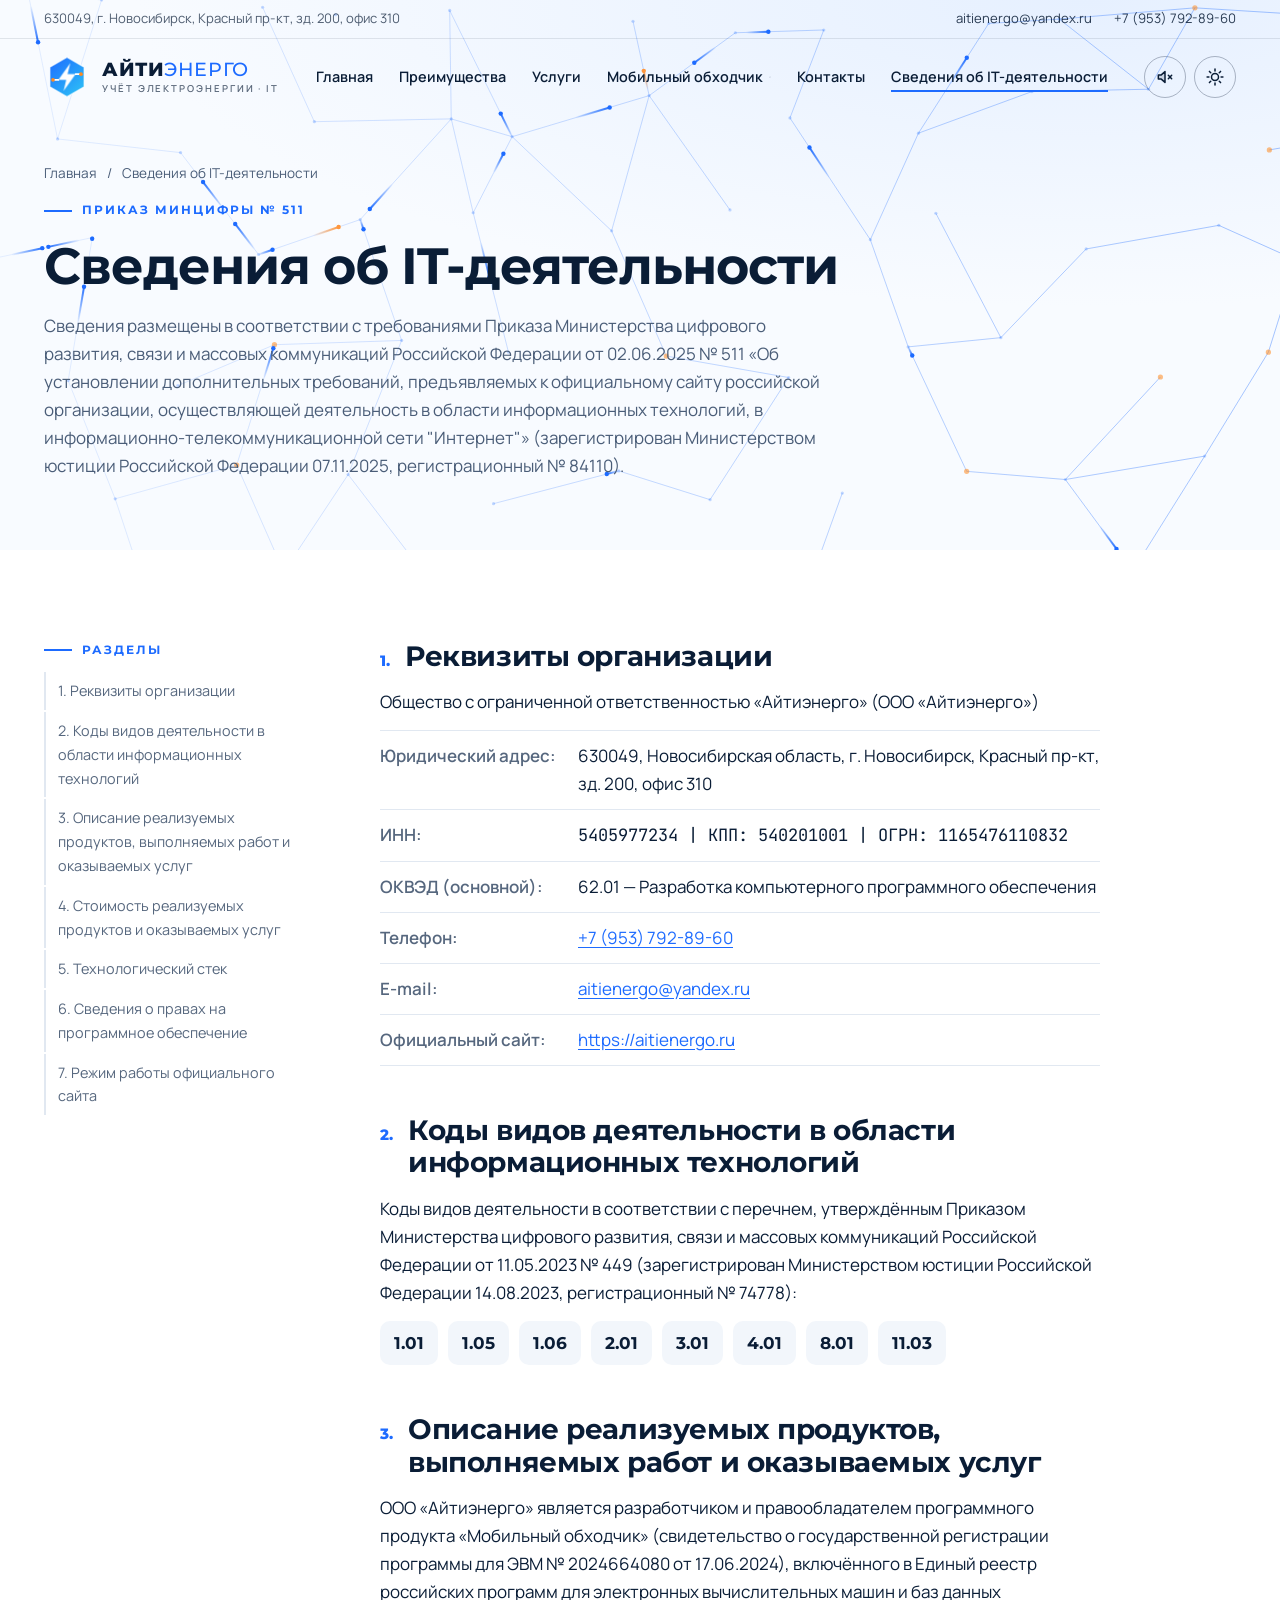
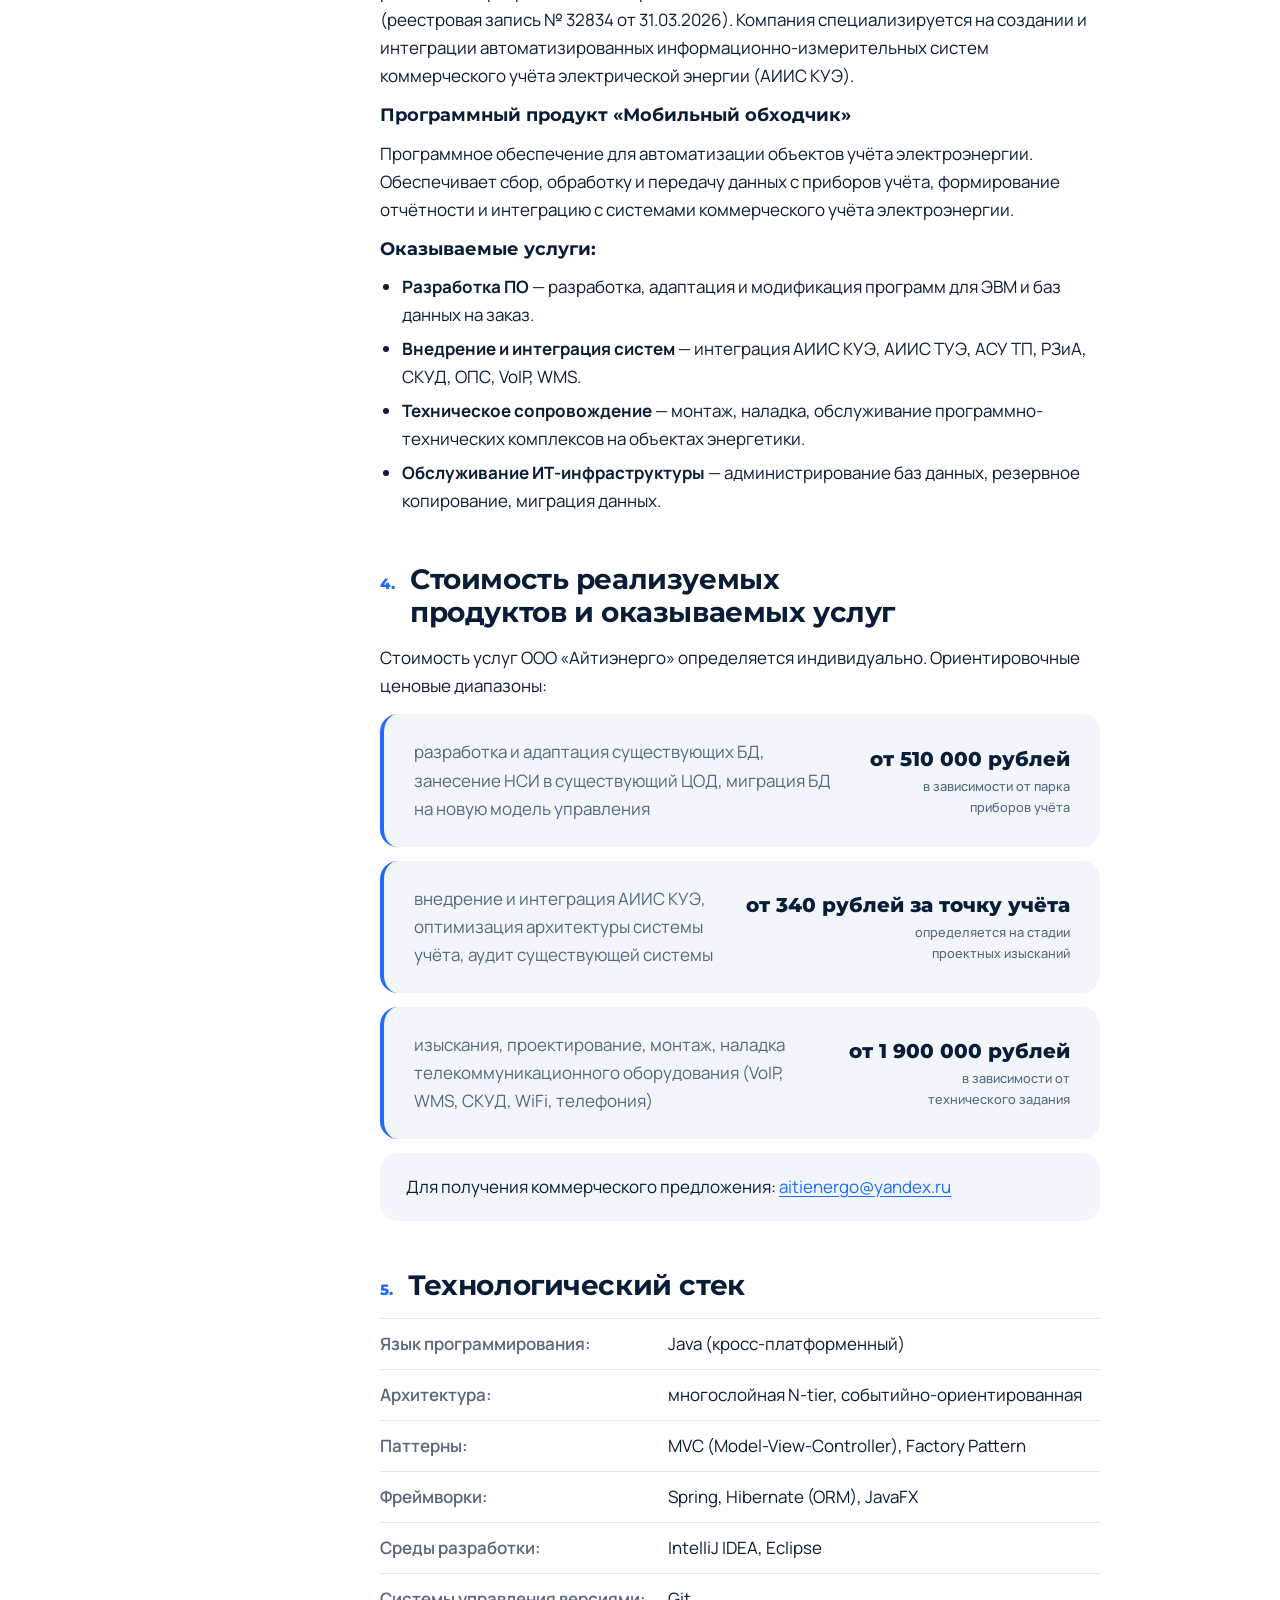
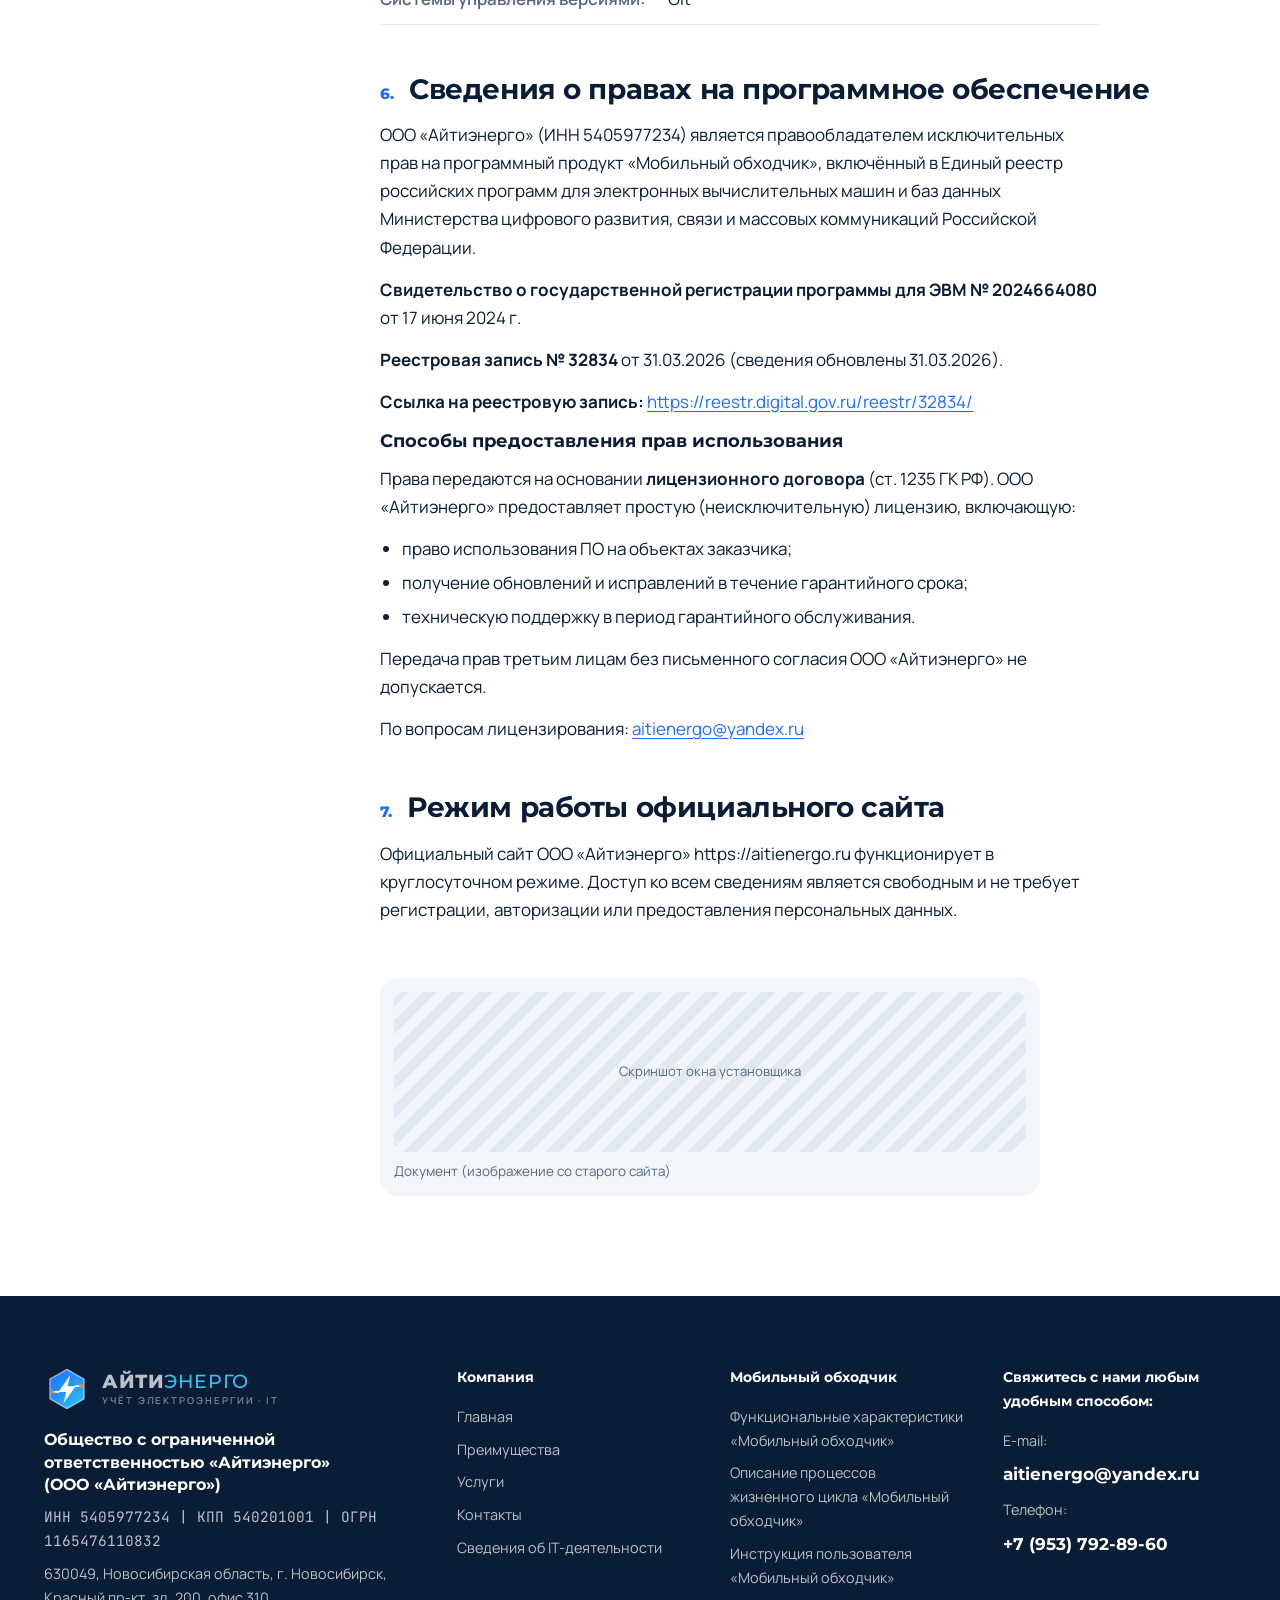
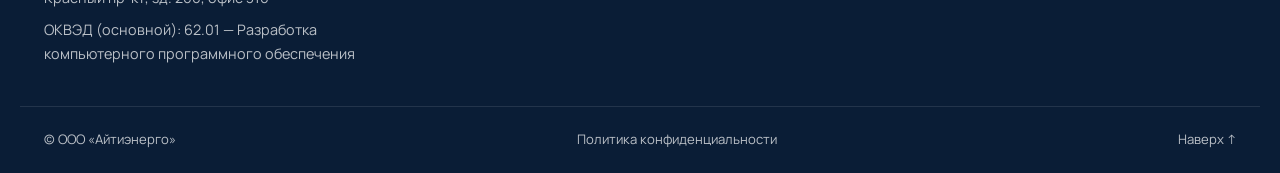
==== 511.html @ 67702769 "Новый сайт Айтиэнерго Co-Authored-By: Claude Opus 5.5 (1M context) <noreply@anthropic.com> Claude-Se" ====
<!doctype html>
<html lang="ru">
<head>
<meta charset="utf-8">
<meta name="viewport" content="width=device-width, initial-scale=1, viewport-fit=cover">
<script>try{var t=localStorage.getItem('ai-theme');if(t)document.documentElement.setAttribute('data-theme',t)}catch(e){}</script>
<link rel="icon" href="assets/emblem.svg" type="image/svg+xml">
<title>Сведения об IT-деятельности — Айтиэнерго</title>
<meta name="description" content="Сведения об ИТ-деятельности ООО «Айтиэнерго» в соответствии с Приказом Минцифры № 511.">
<meta property="og:title" content="Сведения об IT-деятельности — Айтиэнерго">
<link rel="stylesheet" href="assets/fonts/fonts.css">
<link rel="stylesheet" href="assets/style.css">
</head>
<body>
<header class="site-header">
  <div class="topbar"><div class="wrap">
    <span class="tb-addr">630049, г. Новосибирск, Красный пр-кт, зд. 200, офис 310</span>
    <span class="tb-links"><a href="mailto:aitienergo@yandex.ru">aitienergo@yandex.ru</a><a href="tel:+79537928960">+7 (953) 792-89-60</a></span>
  </div></div>
  <div class="wrap bar">
    <a class="logo" href="index.html" data-page="home" aria-label="Айтиэнерго, на главную">
      <svg class="logo-mark" viewBox="0 0 48 48" aria-hidden="true">
  <defs><linearGradient id="g15" x1="6" y1="4" x2="42" y2="44" gradientUnits="userSpaceOnUse"><stop offset="0" stop-color="#1d6bff"/><stop offset="1" stop-color="#2ec5f5"/></linearGradient></defs>
  <path d="M24 3.5 41.8 13.75v20.5L24 44.5 6.2 34.25v-20.5Z" fill="url(#g15)"/>
  <path class="hex" d="M24 3.5 41.8 13.75v20.5L24 44.5 6.2 34.25v-20.5Z" fill="none" stroke="#ffffff" stroke-opacity=".55" stroke-width="1.4" stroke-linejoin="round" pathLength="140"/>
  <path d="M33 21h4.2M15 27h-4.2" stroke="#ffffff" stroke-width="1.8" stroke-linecap="round"/>
  <circle class="node" cx="38.6" cy="21" r="1.9" fill="#ff8a1f"/>
  <circle class="node n2" cx="9.4" cy="27" r="1.9" fill="#ff8a1f"/>
  <path class="bolt" d="M27.5 9.5 15 27h8.2l-2.7 11.5L33 21h-8.4l2.9-11.5Z" fill="#ffffff"/>
</svg><span class="logo-word"><b>АЙТИ<span>ЭНЕРГО</span></b><small>учёт электроэнергии · IT</small></span>
    </a>
    <div class="controls">
      <button class="ctl ctl-sound" type="button" aria-pressed="false" aria-label="Включить звук" title="Звук"><svg viewBox="0 0 24 24" fill="none" stroke="currentColor" stroke-width="1.8" stroke-linecap="round" stroke-linejoin="round"><path d="M4 9.5h3.5L12 5.5v13l-4.5-4H4z" fill="currentColor" fill-opacity=".15"/><path class="wave" d="M15.5 9.2a4 4 0 0 1 0 5.6"/><path class="wave w2" d="M18.3 6.6a7.6 7.6 0 0 1 0 10.8"/><path class="x" d="m16 10 4 4m0-4-4 4"/></svg></button>
      <button class="ctl ctl-theme" type="button" aria-label="Переключить тему" title="Светлая / тёмная тема"><svg class="sun" viewBox="0 0 24 24" fill="none" stroke="currentColor" stroke-width="1.8" stroke-linecap="round"><circle cx="12" cy="12" r="4.2"/><path d="M12 2.5v2.2M12 19.3v2.2M2.5 12h2.2M19.3 12h2.2M5.3 5.3l1.6 1.6M17.1 17.1l1.6 1.6M5.3 18.7l1.6-1.6M17.1 6.9l1.6-1.6"/></svg><svg class="moon" viewBox="0 0 24 24" fill="none" stroke="currentColor" stroke-width="1.8" stroke-linejoin="round"><path d="M20 14.5A8.5 8.5 0 0 1 9.5 4a8.5 8.5 0 1 0 10.5 10.5Z"/></svg></button>
    </div>
    <button class="burger" type="button" aria-label="Меню" aria-expanded="false"><svg viewBox="0 0 24 24" fill="none" stroke="currentColor" stroke-width="2"><path d="M4 7h16M4 12h16M4 17h16"/></svg></button>
    <nav class="nav" aria-label="Основное меню"><a href="index.html" data-page="home">Главная</a><a href="advantages.html" data-page="advantages">Преимущества</a><a href="services.html" data-page="services">Услуги</a><div class="has-sub"><button type="button" aria-expanded="false">Мобильный обходчик<svg viewBox="0 0 12 12" fill="none" stroke="currentColor" stroke-width="1.8"><path d="m2.5 4.5 3.5 3.5 3.5-3.5"/></svg></button><div class="sub"><a href="mobile-functions.html" data-page="functions">Функциональные характеристики «Мобильный обходчик»</a><a href="mobile-lifecycle.html" data-page="lifecycle">Описание процессов жизненного цикла «Мобильный обходчик»</a><a href="mobile-manual.html" data-page="manual">Инструкция пользователя «Мобильный обходчик»</a></div></div><a href="contacts.html" data-page="contacts">Контакты</a><a href="511.html" data-page="itinfo" aria-current="page">Сведения об IT-деятельности</a></nav>
  </div>
</header>
<header class="page-head"><canvas class="grid-canvas" aria-hidden="true"></canvas><div class="wrap page-head-inner"><nav class="crumbs anim-in" style="--d:0" aria-label="Навигационная цепочка"><a href="index.html">Главная</a><span>/</span><span>Сведения об IT-деятельности</span></nav><span class="eyebrow light anim-in" style="--d:1">Приказ Минцифры № 511</span><h1 class="anim-in" style="--d:2">Сведения об IT-деятельности</h1><p class="anim-in" style="--d:3">Сведения размещены в соответствии с требованиями Приказа Министерства цифрового развития, связи и массовых коммуникаций Российской Федерации от 02.06.2025 № 511 «Об установлении дополнительных требований, предъявляемых к официальному сайту российской организации, осуществляющей деятельность в области информационных технологий, в информационно-телекоммуникационной сети "Интернет"» (зарегистрирован Министерством юстиции Российской Федерации 07.11.2025, регистрационный № 84110).</p></div></header><main class="wrap">
<div class="doc-layout"><aside class="toc"><span class="eyebrow">Разделы</span><a href="#itinfo-1">1. Реквизиты организации</a><a href="#itinfo-2">2. Коды видов деятельности в области информационных технологий</a><a href="#itinfo-3">3. Описание реализуемых продуктов, выполняемых работ и оказываемых услуг</a><a href="#itinfo-4">4. Стоимость реализуемых продуктов и оказываемых услуг</a><a href="#itinfo-5">5. Технологический стек</a><a href="#itinfo-6">6. Сведения о правах на программное обеспечение</a><a href="#itinfo-7">7. Режим работы официального сайта</a></aside><div class="doc-body"><section id="itinfo-1"><h2><span class="n">1.</span>Реквизиты организации</h2><div class="prose"><p>Общество с ограниченной ответственностью «Айтиэнерго» (ООО «Айтиэнерго»)</p>
<dl class="spec"><dt>Юридический адрес:</dt><dd>630049, Новосибирская область, г. Новосибирск, Красный пр-кт, зд. 200, офис 310</dd>
<dt>ИНН:</dt><dd class="mono">5405977234 | КПП: 540201001 | ОГРН: 1165476110832</dd>
<dt>ОКВЭД (основной):</dt><dd>62.01 — Разработка компьютерного программного обеспечения</dd>
<dt>Телефон:</dt><dd><a href="tel:+79537928960">+7 (953) 792-89-60</a></dd>
<dt>E-mail:</dt><dd><a href="mailto:aitienergo@yandex.ru">aitienergo@yandex.ru</a></dd>
<dt>Официальный сайт:</dt><dd><a href="https://aitienergo.ru">https://aitienergo.ru</a></dd></dl></div></section><section id="itinfo-2"><h2><span class="n">2.</span>Коды видов деятельности в области информационных технологий</h2><div class="prose"><p>Коды видов деятельности в соответствии с перечнем, утверждённым Приказом Министерства цифрового развития, связи и массовых коммуникаций Российской Федерации от 11.05.2023 № 449 (зарегистрирован Министерством юстиции Российской Федерации 14.08.2023, регистрационный № 74778):</p>
<div class="codes"><span>1.01</span><span>1.05</span><span>1.06</span><span>2.01</span><span>3.01</span><span>4.01</span><span>8.01</span><span>11.03</span></div></div></section><section id="itinfo-3"><h2><span class="n">3.</span>Описание реализуемых продуктов, выполняемых работ и оказываемых услуг</h2><div class="prose"><p>ООО «Айтиэнерго» является разработчиком и правообладателем программного продукта «Мобильный обходчик» (свидетельство о государственной регистрации программы для ЭВМ № 2024664080 от 17.06.2024), включённого в Единый реестр российских программ для электронных вычислительных машин и баз данных (реестровая запись № 32834 от 31.03.2026). Компания специализируется на создании и интеграции автоматизированных информационно-измерительных систем коммерческого учёта электрической энергии (АИИС КУЭ).</p>
<h3>Программный продукт «Мобильный обходчик»</h3>
<p>Программное обеспечение для автоматизации объектов учёта электроэнергии. Обеспечивает сбор, обработку и передачу данных с приборов учёта, формирование отчётности и интеграцию с системами коммерческого учёта электроэнергии.</p>
<h3>Оказываемые услуги:</h3>
<ul><li><strong>Разработка ПО</strong> — разработка, адаптация и модификация программ для ЭВМ и баз данных на заказ.</li>
<li><strong>Внедрение и интеграция систем</strong> — интеграция АИИС КУЭ, АИИС ТУЭ, АСУ ТП, РЗиА, СКУД, ОПС, VoIP, WMS.</li>
<li><strong>Техническое сопровождение</strong> — монтаж, наладка, обслуживание программно-технических комплексов на объектах энергетики.</li>
<li><strong>Обслуживание ИТ-инфраструктуры</strong> — администрирование баз данных, резервное копирование, миграция данных.</li></ul></div></section><section id="itinfo-4"><h2><span class="n">4.</span>Стоимость реализуемых продуктов и оказываемых услуг</h2><div class="prose"><p>Стоимость услуг ООО «Айтиэнерго» определяется индивидуально. Ориентировочные ценовые диапазоны:</p><div class="prices">
  <div class="price"><p>разработка и адаптация существующих БД, занесение НСИ в существующий ЦОД, миграция БД на новую модель управления</p><div class="sum">от 510 000 рублей<small>в зависимости от парка приборов учёта</small></div></div>
  <div class="price"><p>внедрение и интеграция АИИС КУЭ, оптимизация архитектуры системы учёта, аудит существующей системы</p><div class="sum">от 340 рублей за точку учёта<small>определяется на стадии проектных изысканий</small></div></div>
  <div class="price"><p>изыскания, проектирование, монтаж, наладка телекоммуникационного оборудования (VoIP, WMS, СКУД, WiFi, телефония)</p><div class="sum">от 1 900 000 рублей<small>в зависимости от технического задания</small></div></div>
</div>
<p class="note">Для получения коммерческого предложения: <a href="mailto:aitienergo@yandex.ru">aitienergo@yandex.ru</a></p></div></section><section id="itinfo-5"><h2><span class="n">5.</span>Технологический стек</h2><div class="prose"><dl class="spec"><dt>Язык программирования:</dt><dd>Java (кросс-платформенный)</dd><dt>Архитектура:</dt><dd>многослойная N-tier, событийно-ориентированная</dd><dt>Паттерны:</dt><dd>MVC (Model-View-Controller), Factory Pattern</dd><dt>Фреймворки:</dt><dd>Spring, Hibernate (ORM), JavaFX</dd><dt>Среды разработки:</dt><dd>IntelliJ IDEA, Eclipse</dd><dt>Системы управления версиями:</dt><dd>Git</dd></dl></div></section><section id="itinfo-6"><h2><span class="n">6.</span>Сведения о правах на программное обеспечение</h2><div class="prose"><p>ООО «Айтиэнерго» (ИНН 5405977234) является правообладателем исключительных прав на программный продукт «Мобильный обходчик», включённый в Единый реестр российских программ для электронных вычислительных машин и баз данных Министерства цифрового развития, связи и массовых коммуникаций Российской Федерации.</p>
<p><strong>Свидетельство о государственной регистрации программы для ЭВМ № 2024664080</strong> от 17 июня 2024 г.</p>
<p><strong>Реестровая запись № 32834</strong> от 31.03.2026 (сведения обновлены 31.03.2026).</p>
<p><strong>Ссылка на реестровую запись:</strong> <a href="https://reestr.digital.gov.ru/reestr/32834/">https://reestr.digital.gov.ru/reestr/32834/</a></p>
<h3>Способы предоставления прав использования</h3>
<p>Права передаются на основании <strong>лицензионного договора</strong> (ст. 1235 ГК РФ). ООО «Айтиэнерго» предоставляет простую (неисключительную) лицензию, включающую:</p>
<ul><li>право использования ПО на объектах заказчика;</li><li>получение обновлений и исправлений в течение гарантийного срока;</li><li>техническую поддержку в период гарантийного обслуживания.</li></ul>
<p>Передача прав третьим лицам без письменного согласия ООО «Айтиэнерго» не допускается.</p>
<p>По вопросам лицензирования: <a href="mailto:aitienergo@yandex.ru">aitienergo@yandex.ru</a></p></div></section><section id="itinfo-7"><h2><span class="n">7.</span>Режим работы официального сайта</h2><div class="prose"><p>Официальный сайт ООО «Айтиэнерго» https://aitienergo.ru функционирует в круглосуточном режиме. Доступ ко всем сведениям является свободным и не требует регистрации, авторизации или предоставления персональных данных.</p></div></section><section><figure class="shot"><img src="assets/img/it-info-document.jpg" alt="Документ" loading="lazy"><figcaption>Документ (изображение со старого сайта)</figcaption></figure></section></div></div>
</main>
<footer class="site-footer">
  <div class="wrap footer-grid">
    <div class="col col-company">
      <a class="logo logo-footer" href="index.html"><svg class="logo-mark" viewBox="0 0 48 48" aria-hidden="true">
  <defs><linearGradient id="g16" x1="6" y1="4" x2="42" y2="44" gradientUnits="userSpaceOnUse"><stop offset="0" stop-color="#1d6bff"/><stop offset="1" stop-color="#2ec5f5"/></linearGradient></defs>
  <path d="M24 3.5 41.8 13.75v20.5L24 44.5 6.2 34.25v-20.5Z" fill="url(#g16)"/>
  <path class="hex" d="M24 3.5 41.8 13.75v20.5L24 44.5 6.2 34.25v-20.5Z" fill="none" stroke="#ffffff" stroke-opacity=".55" stroke-width="1.4" stroke-linejoin="round" pathLength="140"/>
  <path d="M33 21h4.2M15 27h-4.2" stroke="#ffffff" stroke-width="1.8" stroke-linecap="round"/>
  <circle class="node" cx="38.6" cy="21" r="1.9" fill="#ff8a1f"/>
  <circle class="node n2" cx="9.4" cy="27" r="1.9" fill="#ff8a1f"/>
  <path class="bolt" d="M27.5 9.5 15 27h8.2l-2.7 11.5L33 21h-8.4l2.9-11.5Z" fill="#ffffff"/>
</svg><span class="logo-word"><b>АЙТИ<span>ЭНЕРГО</span></b><small>учёт электроэнергии · IT</small></span></a>
      <strong>Общество с ограниченной ответственностью «Айтиэнерго»<br>(ООО «Айтиэнерго»)</strong>
      <span class="mono">ИНН 5405977234 | КПП 540201001 | ОГРН 1165476110832</span>
      <span>630049, Новосибирская область, г. Новосибирск, Красный пр-кт, зд. 200, офис 310</span>
      <span>ОКВЭД (основной): 62.01 — Разработка компьютерного программного обеспечения</span>
    </div>
    <div class="col"><span class="col-title">Компания</span><a href="index.html">Главная</a><a href="advantages.html">Преимущества</a><a href="services.html">Услуги</a><a href="contacts.html">Контакты</a><a href="511.html">Сведения об IT-деятельности</a></div>
    <div class="col"><span class="col-title">Мобильный обходчик</span><a href="mobile-functions.html">Функциональные характеристики «Мобильный обходчик»</a><a href="mobile-lifecycle.html">Описание процессов жизненного цикла «Мобильный обходчик»</a><a href="mobile-manual.html">Инструкция пользователя «Мобильный обходчик»</a></div>
    <div class="col"><span class="col-title">Свяжитесь с нами любым удобным способом:</span>
      <span>E-mail:</span><a class="big" href="mailto:aitienergo@yandex.ru">aitienergo@yandex.ru</a>
      <span>Телефон:</span><a class="big" href="tel:+79537928960">+7 (953) 792-89-60</a>
    </div>
  </div>
  <div class="wrap footer-bottom"><span>© ООО «Айтиэнерго»</span><a href="privacy.html" class="fb-link">Политика конфиденциальности</a><a href="#top" class="to-top">Наверх ↑</a></div>
</footer>
<script src="assets/main.js"></script>
</body>
</html>
---- assets/fonts/fonts.css ----
@font-face {
  font-family: 'JetBrains Mono';
  font-style: normal;
  font-weight: 400;
  font-display: swap;
  src: url(JetBrainsMono-b1b0412a.woff2) format('woff2');
  unicode-range: U+0301, U+0400-045F, U+0490-0491, U+04B0-04B1, U+2116;
}
@font-face {
  font-family: 'JetBrains Mono';
  font-style: normal;
  font-weight: 400;
  font-display: swap;
  src: url(JetBrainsMono-480c0625.woff2) format('woff2');
  unicode-range: U+0000-00FF, U+0131, U+0152-0153, U+02BB-02BC, U+02C6, U+02DA, U+02DC, U+0304, U+0308, U+0329, U+2000-206F, U+20AC, U+2122, U+2191, U+2193, U+2212, U+2215, U+FEFF, U+FFFD;
}
@font-face {
  font-family: 'JetBrains Mono';
  font-style: normal;
  font-weight: 500;
  font-display: swap;
  src: url(JetBrainsMono-b1b0412a.woff2) format('woff2');
  unicode-range: U+0301, U+0400-045F, U+0490-0491, U+04B0-04B1, U+2116;
}
@font-face {
  font-family: 'JetBrains Mono';
  font-style: normal;
  font-weight: 500;
  font-display: swap;
  src: url(JetBrainsMono-480c0625.woff2) format('woff2');
  unicode-range: U+0000-00FF, U+0131, U+0152-0153, U+02BB-02BC, U+02C6, U+02DA, U+02DC, U+0304, U+0308, U+0329, U+2000-206F, U+20AC, U+2122, U+2191, U+2193, U+2212, U+2215, U+FEFF, U+FFFD;
}
@font-face {
  font-family: 'Manrope';
  font-style: normal;
  font-weight: 400;
  font-display: swap;
  src: url(Manrope-ffb0f3eb.woff2) format('woff2');
  unicode-range: U+0301, U+0400-045F, U+0490-0491, U+04B0-04B1, U+2116;
}
@font-face {
  font-family: 'Manrope';
  font-style: normal;
  font-weight: 400;
  font-display: swap;
  src: url(Manrope-cf48e3e1.woff2) format('woff2');
  unicode-range: U+0000-00FF, U+0131, U+0152-0153, U+02BB-02BC, U+02C6, U+02DA, U+02DC, U+0304, U+0308, U+0329, U+2000-206F, U+20AC, U+2122, U+2191, U+2193, U+2212, U+2215, U+FEFF, U+FFFD;
}
@font-face {
  font-family: 'Manrope';
  font-style: normal;
  font-weight: 500;
  font-display: swap;
  src: url(Manrope-ffb0f3eb.woff2) format('woff2');
  unicode-range: U+0301, U+0400-045F, U+0490-0491, U+04B0-04B1, U+2116;
}
@font-face {
  font-family: 'Manrope';
  font-style: normal;
  font-weight: 500;
  font-display: swap;
  src: url(Manrope-cf48e3e1.woff2) format('woff2');
  unicode-range: U+0000-00FF, U+0131, U+0152-0153, U+02BB-02BC, U+02C6, U+02DA, U+02DC, U+0304, U+0308, U+0329, U+2000-206F, U+20AC, U+2122, U+2191, U+2193, U+2212, U+2215, U+FEFF, U+FFFD;
}
@font-face {
  font-family: 'Manrope';
  font-style: normal;
  font-weight: 600;
  font-display: swap;
  src: url(Manrope-ffb0f3eb.woff2) format('woff2');
  unicode-range: U+0301, U+0400-045F, U+0490-0491, U+04B0-04B1, U+2116;
}
@font-face {
  font-family: 'Manrope';
  font-style: normal;
  font-weight: 600;
  font-display: swap;
  src: url(Manrope-cf48e3e1.woff2) format('woff2');
  unicode-range: U+0000-00FF, U+0131, U+0152-0153, U+02BB-02BC, U+02C6, U+02DA, U+02DC, U+0304, U+0308, U+0329, U+2000-206F, U+20AC, U+2122, U+2191, U+2193, U+2212, U+2215, U+FEFF, U+FFFD;
}
@font-face {
  font-family: 'Manrope';
  font-style: normal;
  font-weight: 700;
  font-display: swap;
  src: url(Manrope-ffb0f3eb.woff2) format('woff2');
  unicode-range: U+0301, U+0400-045F, U+0490-0491, U+04B0-04B1, U+2116;
}
@font-face {
  font-family: 'Manrope';
  font-style: normal;
  font-weight: 700;
  font-display: swap;
  src: url(Manrope-cf48e3e1.woff2) format('woff2');
  unicode-range: U+0000-00FF, U+0131, U+0152-0153, U+02BB-02BC, U+02C6, U+02DA, U+02DC, U+0304, U+0308, U+0329, U+2000-206F, U+20AC, U+2122, U+2191, U+2193, U+2212, U+2215, U+FEFF, U+FFFD;
}
@font-face {
  font-family: 'Montserrat';
  font-style: normal;
  font-weight: 500;
  font-display: swap;
  src: url(Montserrat-79ee104c.woff2) format('woff2');
  unicode-range: U+0301, U+0400-045F, U+0490-0491, U+04B0-04B1, U+2116;
}
@font-face {
  font-family: 'Montserrat';
  font-style: normal;
  font-weight: 500;
  font-display: swap;
  src: url(Montserrat-e56e84e5.woff2) format('woff2');
  unicode-range: U+0000-00FF, U+0131, U+0152-0153, U+02BB-02BC, U+02C6, U+02DA, U+02DC, U+0304, U+0308, U+0329, U+2000-206F, U+20AC, U+2122, U+2191, U+2193, U+2212, U+2215, U+FEFF, U+FFFD;
}
@font-face {
  font-family: 'Montserrat';
  font-style: normal;
  font-weight: 600;
  font-display: swap;
  src: url(Montserrat-79ee104c.woff2) format('woff2');
  unicode-range: U+0301, U+0400-045F, U+0490-0491, U+04B0-04B1, U+2116;
}
@font-face {
  font-family: 'Montserrat';
  font-style: normal;
  font-weight: 600;
  font-display: swap;
  src: url(Montserrat-e56e84e5.woff2) format('woff2');
  unicode-range: U+0000-00FF, U+0131, U+0152-0153, U+02BB-02BC, U+02C6, U+02DA, U+02DC, U+0304, U+0308, U+0329, U+2000-206F, U+20AC, U+2122, U+2191, U+2193, U+2212, U+2215, U+FEFF, U+FFFD;
}
@font-face {
  font-family: 'Montserrat';
  font-style: normal;
  font-weight: 700;
  font-display: swap;
  src: url(Montserrat-79ee104c.woff2) format('woff2');
  unicode-range: U+0301, U+0400-045F, U+0490-0491, U+04B0-04B1, U+2116;
}
@font-face {
  font-family: 'Montserrat';
  font-style: normal;
  font-weight: 700;
  font-display: swap;
  src: url(Montserrat-e56e84e5.woff2) format('woff2');
  unicode-range: U+0000-00FF, U+0131, U+0152-0153, U+02BB-02BC, U+02C6, U+02DA, U+02DC, U+0304, U+0308, U+0329, U+2000-206F, U+20AC, U+2122, U+2191, U+2193, U+2212, U+2215, U+FEFF, U+FFFD;
}
@font-face {
  font-family: 'Montserrat';
  font-style: normal;
  font-weight: 800;
  font-display: swap;
  src: url(Montserrat-79ee104c.woff2) format('woff2');
  unicode-range: U+0301, U+0400-045F, U+0490-0491, U+04B0-04B1, U+2116;
}
@font-face {
  font-family: 'Montserrat';
  font-style: normal;
  font-weight: 800;
  font-display: swap;
  src: url(Montserrat-e56e84e5.woff2) format('woff2');
  unicode-range: U+0000-00FF, U+0131, U+0152-0153, U+02BB-02BC, U+02C6, U+02DA, U+02DC, U+0304, U+0308, U+0329, U+2000-206F, U+20AC, U+2122, U+2191, U+2193, U+2212, U+2215, U+FEFF, U+FFFD;
}
---- assets/style.css ----
/* Layout: corporate engineering site. Full-bleed hero with a live power-grid canvas, content sections with
   large counters, competence cards, marquee, navy CTA and multi-column footer. Light and dark themes:
   system by default, header toggle sets data-theme on <html>. Navy accent blocks stay navy in both. */
:root {
  --navy: #0a1d36;
  --navy-2: #0f2a4d;
  --blue: #1d6bff;
  --cyan: #2ec5f5;
  --spark: #ff8a1f;
  --on-dark: #ffffff;
  --on-dark-muted: rgba(255, 255, 255, .72);
  --bg: #ffffff; --soft: #f2f6fb; --surface: #ffffff; --ink: #0a1d36; --muted: #56677e; --line: #e1e8f1;
  --header-bg: rgba(255, 255, 255, .92); --shadow: rgba(10, 29, 54, .35);
  --hero-bg1: #e6f0ff; --hero-bg2: #f8fbff; --hero-fg: #0a1d36; --hero-muted: #4a5d78; --hero-accent: #1d6bff;
  --hero-line: rgba(10, 29, 54, .1); --hero-line-strong: rgba(10, 29, 54, .3); --hero-glow: rgba(46, 197, 245, .3);
  --hero-h1: linear-gradient(100deg, #0a1d36 30%, #1d6bff 50%, #0a1d36 70%);
  --num-grad: linear-gradient(120deg, #0a1d36, #1d6bff); --stroke: #b8c6d8;
  --grid-rgb: 29, 107, 255; --grid-alpha: .55;
  --font-display: "Montserrat", "Segoe UI", system-ui, sans-serif;
  --font-body: "Manrope", "Segoe UI", system-ui, -apple-system, sans-serif;
  --font-mono: "JetBrains Mono", ui-monospace, Consolas, monospace;
  --radius: 18px;
  --wrap: 1240px;
  --ease: cubic-bezier(.22, .8, .24, 1);
  color-scheme: light;
}
@media (prefers-color-scheme: dark) { :root:not([data-theme="light"]) {
  --bg: #060f1d; --soft: #0d1b30; --surface: #12233d; --ink: #e8f0fa; --muted: #9db0c8; --line: #1c2e48;
  --header-bg: rgba(6, 15, 29, .88); --shadow: rgba(0, 0, 0, .65);
  --hero-bg1: #123360; --hero-bg2: #081a31; --hero-fg: #ffffff; --hero-muted: rgba(255, 255, 255, .72); --hero-accent: #2ec5f5;
  --hero-line: rgba(255, 255, 255, .12); --hero-line-strong: rgba(255, 255, 255, .45); --hero-glow: rgba(46, 197, 245, .28);
  --hero-h1: linear-gradient(100deg, #ffffff 30%, #9fe3ff 50%, #ffffff 70%);
  --num-grad: linear-gradient(120deg, #ffffff, #2ec5f5); --stroke: #2b4264;
  --grid-rgb: 46, 197, 245; --grid-alpha: 1; color-scheme: dark;
} }
:root[data-theme="dark"] {
  --bg: #060f1d; --soft: #0d1b30; --surface: #12233d; --ink: #e8f0fa; --muted: #9db0c8; --line: #1c2e48;
  --header-bg: rgba(6, 15, 29, .88); --shadow: rgba(0, 0, 0, .65);
  --hero-bg1: #123360; --hero-bg2: #081a31; --hero-fg: #ffffff; --hero-muted: rgba(255, 255, 255, .72); --hero-accent: #2ec5f5;
  --hero-line: rgba(255, 255, 255, .12); --hero-line-strong: rgba(255, 255, 255, .45); --hero-glow: rgba(46, 197, 245, .28);
  --hero-h1: linear-gradient(100deg, #ffffff 30%, #9fe3ff 50%, #ffffff 70%);
  --num-grad: linear-gradient(120deg, #ffffff, #2ec5f5); --stroke: #2b4264;
  --grid-rgb: 46, 197, 245; --grid-alpha: 1; color-scheme: dark;
}
body { transition: background-color .5s var(--ease), color .5s var(--ease); }

* { box-sizing: border-box; }
html { scroll-behavior: smooth; }
body { margin: 0; background: var(--bg); color: var(--ink); font-family: var(--font-body); font-size: 17px; line-height: 1.65; overflow-x: clip; -webkit-font-smoothing: antialiased; }
img { max-width: 100%; height: auto; }
a { color: var(--blue); text-underline-offset: 3px; }
a:focus-visible, button:focus-visible { outline: 3px solid var(--spark); outline-offset: 3px; border-radius: 6px; }
h1, h2, h3 { font-family: var(--font-display); line-height: 1.15; text-wrap: balance; margin: 0; font-weight: 700; }
h1 { font-size: clamp(2.1rem, 1.2rem + 3.6vw, 4.3rem); letter-spacing: -.02em; }
h2 { font-size: clamp(1.55rem, 1.1rem + 1.6vw, 2.5rem); letter-spacing: -.015em; }
h3 { font-size: 1.15rem; font-weight: 700; }
p { margin: 0; }
.wrap { max-width: var(--wrap); margin-inline: auto; padding-inline: 24px; }
.mono { font-family: var(--font-mono); font-variant-numeric: tabular-nums; }
.eyebrow { display: inline-flex; align-items: center; gap: 10px; font-family: var(--font-display); font-size: .78rem; font-weight: 700; letter-spacing: .16em; text-transform: uppercase; color: var(--blue); }
.eyebrow::before { content: ""; width: 28px; height: 2px; background: currentColor; }
.eyebrow.light { color: var(--hero-accent); }
.prose { max-width: 72ch; display: grid; gap: 14px; }
.prose ul, .prose ol { margin: 0; padding-left: 1.3em; display: grid; gap: 6px; }

/* ===== Header ===== */
.site-header { position: fixed; top: 0; left: 0; right: 0; z-index: 50; padding-top: env(safe-area-inset-top, 0px); color: var(--on-dark); transition: background .35s var(--ease), box-shadow .35s, color .35s; color: var(--hero-fg); }
.topbar { font-size: .82rem; border-bottom: 1px solid var(--hero-line); transition: margin .35s var(--ease), opacity .3s; }
.topbar .wrap { display: flex; justify-content: space-between; gap: 16px; padding-block: 8px; }
.topbar a { color: inherit; text-decoration: none; opacity: .85; }
.topbar a:hover { opacity: 1; }
.tb-addr { opacity: .7; }
.tb-links { display: flex; gap: 22px; }
.bar { display: flex; align-items: center; justify-content: space-between; gap: 16px; min-height: 76px; transition: min-height .35s var(--ease); }
.site-header.scrolled { background: var(--header-bg); backdrop-filter: blur(14px); color: var(--ink); box-shadow: 0 10px 30px -18px var(--shadow); }
.site-header.scrolled .topbar { margin-top: -38px; opacity: 0; pointer-events: none; }
.site-header.scrolled .bar { min-height: 64px; }

.logo { display: inline-flex; align-items: center; gap: 12px; text-decoration: none; color: inherit; }
.logo-mark { width: 46px; height: 46px; flex: none; transition: width .35s var(--ease), height .35s var(--ease); }
.site-header.scrolled .logo-mark { width: 40px; height: 40px; }
.logo-mark .hex { stroke-dasharray: 140; stroke-dashoffset: 140; animation: draw 1.4s var(--ease) .2s forwards; }
.logo-mark .bolt { transform-origin: 24px 24px; animation: boltIn .6s var(--ease) 1s both; }
.logo-mark .node { animation: blinkNode 2.4s ease-in-out infinite; }
.logo-mark .node.n2 { animation-delay: 1.2s; }
.logo:hover .bolt { animation: flicker .5s steps(2) 2; }
@keyframes draw { to { stroke-dashoffset: 0; } }
@keyframes boltIn { from { opacity: 0; transform: scale(.4) rotate(-20deg); } }
@keyframes blinkNode { 50% { opacity: .35; } }
@keyframes flicker { 50% { opacity: .3; } }
.logo-word { display: grid; line-height: 1; }
.logo-word b { font-family: var(--font-display); font-weight: 800; font-size: 1.2rem; letter-spacing: .03em; }
.logo-word b span { font-weight: 500; color: var(--hero-accent); }
.site-header.scrolled .logo-word b span, .logo-word.on-light b span { color: var(--blue); }
.logo-word small { white-space: nowrap; font-size: .6rem; font-weight: 600; letter-spacing: .2em; text-transform: uppercase; opacity: .65; margin-top: 5px; }
.site-footer .logo-word b span { color: var(--cyan); }

/* Header controls: theme + sound */
.controls { display: flex; align-items: center; gap: 8px; margin-left: 8px; }
.ctl { position: relative; width: 42px; height: 42px; border-radius: 50%; border: 1px solid var(--hero-line-strong); background: transparent; color: inherit; cursor: pointer; display: grid; place-items: center; transition: background .3s, border-color .3s, transform .3s var(--ease); }
.site-header.scrolled .ctl { border-color: var(--line); }
.ctl:hover { transform: rotate(-8deg) scale(1.06); }
.ctl svg { width: 20px; height: 20px; }
.ctl .sun, .ctl .moon { transition: transform .5s var(--ease), opacity .3s; position: absolute; }
.ctl .moon { transform: rotate(-90deg) scale(.4); opacity: 0; }
.is-dark .ctl .sun { transform: rotate(90deg) scale(.4); opacity: 0; }
.is-dark .ctl .moon { transform: none; opacity: 1; }
.ctl .wave { opacity: 0; transition: opacity .3s; }
.ctl[aria-pressed="true"] { background: linear-gradient(135deg, var(--blue), var(--cyan)); border-color: transparent; color: #fff; }
.ctl[aria-pressed="true"] .wave { opacity: 1; animation: wave 1.2s ease-in-out infinite; }
.ctl[aria-pressed="true"] .wave.w2 { animation-delay: .3s; }
.ctl[aria-pressed="true"] .x { opacity: 0; }
@keyframes wave { 50% { opacity: .3; } }
.ctl[aria-pressed="true"]::after { content: ""; position: absolute; inset: -4px; border-radius: 50%; border: 2px solid var(--cyan); animation: ring 1.6s ease-out infinite; }
@keyframes ring { from { transform: scale(.9); opacity: .8; } to { transform: scale(1.35); opacity: 0; } }
.sound-hint { position: fixed; right: 20px; bottom: calc(20px + env(safe-area-inset-bottom, 0px)); z-index: 70; background: var(--surface); color: var(--ink); border: 1px solid var(--line); border-radius: 14px; padding: 12px 16px; font-size: .88rem; box-shadow: 0 20px 40px -20px var(--shadow); transform: translateY(20px); opacity: 0; transition: .4s var(--ease); pointer-events: none; }
.sound-hint.show { transform: none; opacity: 1; }

.nav { display: flex; align-items: center; gap: 2px; margin-left: auto; order: 1; white-space: nowrap; }
.controls { order: 2; }
.burger { order: 3; }
.logo { margin-right: 12px; }
.nav a, .nav button { position: relative; font: 600 .9rem var(--font-body); color: inherit; text-decoration: none; background: none; border: 0; padding: 10px 12px; cursor: pointer; display: inline-flex; align-items: center; gap: 6px; }
.nav > a::after, .has-sub > button::after { content: ""; position: absolute; left: 12px; right: 12px; bottom: 4px; height: 2px; background: var(--hero-accent); transform: scaleX(0); transform-origin: left; transition: transform .35s var(--ease); }
.nav > a:hover::after, .nav > a[aria-current="page"]::after, .has-sub:hover > button::after, .has-sub.current > button::after { transform: scaleX(1); }
.site-header.scrolled .nav > a::after, .site-header.scrolled .has-sub > button::after { background: var(--blue); }
.has-sub { position: relative; }
.has-sub > button svg { width: 12px; height: 12px; transition: transform .3s; }
.has-sub.open > button svg { transform: rotate(180deg); }
.sub { position: absolute; top: calc(100% + 10px); left: -8px; min-width: 340px; background: var(--surface); color: var(--ink); border-radius: 16px; padding: 10px; border: 1px solid var(--line); box-shadow: 0 24px 60px -20px var(--shadow); display: grid; opacity: 0; visibility: hidden; transform: translateY(10px); transition: opacity .25s, transform .3s var(--ease), visibility .25s; }
.has-sub.open .sub { opacity: 1; visibility: visible; transform: none; }
@media (hover: hover) and (min-width: 1241px) { .has-sub:hover .sub { opacity: 1; visibility: visible; transform: none; } }
.sub a { padding: 11px 14px; line-height: 1.35; display: block; border-radius: 10px; color: var(--ink); transition: background .2s, padding .25s var(--ease); }
.sub a:hover, .sub a[aria-current="page"] { background: var(--soft); padding-left: 20px; color: var(--blue); }
.burger { display: none; background: none; border: 1px solid currentColor; border-radius: 12px; width: 46px; height: 46px; cursor: pointer; color: inherit; opacity: .9; }
.burger svg { width: 22px; height: 22px; }

@media (max-width: 1240px) {
  .controls { margin-left: auto; }
  .burger { display: grid; place-items: center; }
  .tb-addr { display: none; }
  .nav { position: absolute; left: 0; right: 0; top: 100%; background: var(--surface); color: var(--ink); flex-direction: column; align-items: stretch; padding: 12px 24px 22px; max-height: calc(100vh - 110px); overflow-y: auto; box-shadow: 0 30px 40px -30px var(--shadow); clip-path: inset(0 0 100% 0); transition: clip-path .45s var(--ease); }
  .nav.open { clip-path: inset(0 0 0 0); }
  .nav a, .nav button { width: 100%; justify-content: space-between; padding: 13px 4px; border-bottom: 1px solid var(--line); }
  .nav > a::after, .has-sub > button::after { display: none; }
  .nav > a[aria-current="page"], .has-sub.current > button { color: var(--blue); }
  .sub { position: static; min-width: 0; box-shadow: none; border-radius: 0; padding: 0 0 0 12px; display: none; opacity: 1; visibility: visible; transform: none; }
  .has-sub.open .sub { display: grid; }
}

/* ===== Entry animation ===== */
.anim-in { animation: rise .9s var(--ease) both; animation-delay: calc(var(--d, 0) * .12s + .1s); }
@keyframes rise { from { opacity: 0; transform: translateY(26px); } to { opacity: 1; transform: none; } }
.js .reveal-pending { opacity: 0; transform: translateY(34px); }
.reveal-on { opacity: 1; transform: none; transition: opacity .8s var(--ease), transform .8s var(--ease); transition-delay: var(--rd, 0s); }

/* ===== Hero ===== */
.hero, .page-head { display: block; position: relative; background: radial-gradient(120% 90% at 85% 0%, var(--hero-bg1) 0%, var(--hero-bg2) 62%); color: var(--hero-fg); transition: background .5s; overflow: hidden; isolation: isolate; }
.grid-canvas { position: absolute; inset: 0; width: 100%; height: 100%; z-index: -1; }
.hero-glow { position: absolute; z-index: -1; width: 60vw; height: 60vw; max-width: 820px; max-height: 820px; right: -12vw; top: -18vw; background: radial-gradient(circle, var(--hero-glow), transparent 62%); animation: breathe 7s ease-in-out infinite; }
@keyframes breathe { 50% { transform: scale(1.12); opacity: .7; } }
.hero-inner { width: 100%; padding-block: clamp(170px, 22vh, 230px) clamp(110px, 16vh, 170px); display: grid; gap: 26px; max-width: var(--wrap); }
.hero h1 { max-width: 17ch; }
.hero h1 { background: var(--hero-h1); background-size: 250% 100%; -webkit-background-clip: text; background-clip: text; color: transparent; animation: rise .9s var(--ease) both, shimmer 6s ease-in-out 1.2s infinite; animation-delay: .22s, 1.2s; }
@keyframes shimmer { 0%, 100% { background-position: 100% 0; } 50% { background-position: 0 0; } }
.hero-lead { font-size: clamp(1.05rem, .95rem + .5vw, 1.3rem); color: var(--hero-muted); max-width: 56ch; }
.actions { display: flex; flex-wrap: wrap; gap: 14px; padding-top: 8px; }
.btn { position: relative; display: inline-flex; align-items: center; gap: 12px; padding: 16px 28px; border-radius: 999px; font: 700 .95rem var(--font-body); text-decoration: none; border: 1.5px solid transparent; overflow: hidden; isolation: isolate; transition: transform .3s var(--ease), box-shadow .3s, color .3s; }
.btn svg { width: 16px; height: 16px; transition: transform .3s var(--ease); }
.btn:hover svg { transform: translateX(5px); }
.btn:hover { transform: translateY(-2px); }
.btn-primary { background: linear-gradient(120deg, var(--blue), var(--cyan)); color: #fff; box-shadow: 0 14px 34px -14px rgba(29, 107, 255, .8); }
.btn-primary::after { content: ""; position: absolute; inset: 0; z-index: -1; background: linear-gradient(120deg, transparent 30%, rgba(255, 255, 255, .45) 50%, transparent 70%); transform: translateX(-100%); transition: transform .7s var(--ease); }
.btn-primary:hover::after { transform: translateX(100%); }
.btn-outline-light { color: var(--hero-fg); border-color: var(--hero-line-strong); }
.btn-outline-light:hover { background: var(--hero-fg); color: var(--hero-bg2); }
.btn-ghost { color: var(--blue); border-color: var(--blue); }
.btn-ghost:hover { background: var(--blue); color: #fff; }
.scroll-cue { position: absolute; left: 50%; bottom: 28px; width: 26px; height: 42px; border: 2px solid var(--hero-line-strong); border-radius: 14px; transform: translateX(-50%); }
.scroll-cue span { position: absolute; left: 50%; top: 8px; width: 4px; height: 8px; margin-left: -2px; border-radius: 2px; background: var(--hero-fg); animation: cue 1.8s ease-in-out infinite; }
@keyframes cue { 0% { opacity: 0; transform: translateY(0); } 30% { opacity: 1; } 100% { opacity: 0; transform: translateY(14px); } }

.strip { background: var(--soft); color: var(--muted); font-size: .85rem; border-bottom: 1px solid var(--line); }
.strip .wrap { display: flex; flex-wrap: wrap; gap: 6px 18px; padding-block: 12px; }
.strip span + span::before { content: "|"; margin-right: 18px; opacity: .4; }

main { padding-block: 90px 100px; display: grid; gap: 110px; }
section { display: grid; gap: 28px; }
.sec-head { display: grid; gap: 12px; }

/* ===== Stats ===== */
.stats { grid-template-columns: repeat(3, minmax(0, 1fr)); gap: 0; border-top: 1px solid var(--line); border-bottom: 1px solid var(--line); }
.stat { display: grid; gap: 10px; padding: 34px 32px 34px 0; align-content: start; }
.stat + .stat { padding-left: 32px; border-left: 1px solid var(--line); }
.num { font-family: var(--font-display); font-weight: 800; font-size: clamp(2.6rem, 1.6rem + 3vw, 4.4rem); line-height: 1; letter-spacing: -.03em; font-variant-numeric: tabular-nums; background: var(--num-grad); -webkit-background-clip: text; background-clip: text; color: transparent; }
.num small { font-size: .45em; font-weight: 700; letter-spacing: 0; }
.lbl { color: var(--muted); max-width: 30ch; }

/* ===== About ===== */
.about { grid-template-columns: minmax(0, 1.3fr) minmax(0, 1fr); gap: 70px; align-items: center; }
.about-copy { display: grid; gap: 20px; }
.about-copy p { color: var(--muted); }
.about-copy strong { color: var(--ink); }
.link-more { display: inline-flex; align-items: center; gap: 10px; font-weight: 700; text-decoration: none; color: var(--blue); width: fit-content; }
.link-more svg { width: 16px; height: 16px; transition: transform .3s var(--ease); }
.link-more:hover svg { transform: translateX(6px); }
.cert { position: relative; background: linear-gradient(150deg, var(--navy-2), var(--navy)); color: #fff; border-radius: 26px; padding: 34px; display: grid; gap: 18px; overflow: hidden; box-shadow: 0 40px 80px -40px rgba(10, 29, 54, .7); transition: transform .5s var(--ease); }
.cert::before { content: ""; position: absolute; inset: -40%; background: conic-gradient(from 0deg, transparent 0 70%, rgba(46, 197, 245, .55) 80%, transparent 90%); animation: spin 6s linear infinite; z-index: 0; }
.cert::after { content: ""; position: absolute; inset: 2px; border-radius: 24px; background: linear-gradient(150deg, var(--navy-2), var(--navy)); z-index: 0; }
.cert > * { position: relative; z-index: 1; }
@keyframes spin { to { transform: rotate(1turn); } }
.cert-top { display: flex; justify-content: space-between; align-items: center; font-family: var(--font-display); font-size: .75rem; font-weight: 700; letter-spacing: .14em; text-transform: uppercase; color: var(--cyan); }
.pulse { width: 10px; height: 10px; border-radius: 50%; background: #3ee08f; box-shadow: 0 0 0 0 rgba(62, 224, 143, .6); animation: ping 2s infinite; }
@keyframes ping { 70% { box-shadow: 0 0 0 12px rgba(62, 224, 143, 0); } 100% { box-shadow: 0 0 0 0 rgba(62, 224, 143, 0); } }
.cert-num { font-family: var(--font-display); font-weight: 800; font-size: clamp(3rem, 2rem + 3vw, 4.6rem); letter-spacing: .02em; line-height: 1; }
.cert dl { margin: 0; display: grid; grid-template-columns: auto 1fr; gap: 8px 18px; font-size: .92rem; }
.cert dt { color: var(--on-dark-muted); }
.cert dd { margin: 0; font-weight: 600; }
.cert-link { display: inline-flex; gap: 10px; align-items: center; color: #fff; font-weight: 700; text-decoration: none; }
.cert-link svg { width: 16px; height: 16px; transition: transform .3s var(--ease); }
.cert-link:hover svg { transform: translateX(6px); }

/* ===== Competence cards ===== */
.comp-grid { display: grid; grid-template-columns: repeat(3, minmax(0, 1fr)); gap: 18px; }
.comp { position: relative; display: grid; gap: 12px; align-content: start; padding: 30px; border-radius: var(--radius); background: var(--soft); color: var(--ink); text-decoration: none; overflow: hidden; isolation: isolate; transition: transform .45s var(--ease), box-shadow .45s, color .35s; }
.comp::before { content: ""; position: absolute; inset: 0; z-index: -1; background: linear-gradient(140deg, var(--blue), var(--navy)); transform: translateY(101%); transition: transform .55s var(--ease); }
.comp:hover { transform: translateY(-6px); box-shadow: 0 30px 50px -30px rgba(10, 29, 54, .55); color: #fff; }
.comp:hover::before { transform: none; }
.comp p { color: var(--muted); transition: color .35s; }
.comp:hover p { color: var(--on-dark-muted); }
.comp-ic .ic { width: 54px; height: 54px; border-radius: 15px; display: grid; place-items: center; background: var(--surface); color: var(--blue); transition: transform .5s var(--ease); }
.comp:hover .comp-ic .ic { transform: rotate(-8deg) scale(1.08); }
.ic svg { width: 26px; height: 26px; }
.comp-main { grid-row: span 2; background: linear-gradient(150deg, var(--navy-2), var(--navy)); color: #fff; padding: 38px; align-content: end; min-height: 380px; }
.comp-main::before { background: linear-gradient(140deg, var(--blue), var(--cyan)); }
.comp-main h3 { font-size: 1.7rem; }
.comp-main p { color: var(--on-dark-muted); font-size: 1.05rem; }
.comp-main .ic { background: rgba(255, 255, 255, .1); color: var(--cyan); }
.comp-main:hover .ic { color: #fff; }
.comp-more { display: inline-flex; align-items: center; gap: 10px; font-weight: 700; padding-top: 8px; }
.comp-more svg { width: 16px; height: 16px; transition: transform .3s var(--ease); }
.comp-main:hover .comp-more svg { transform: translateX(6px); }
.comp-main::after { content: ""; position: absolute; right: -60px; top: -60px; width: 240px; height: 240px; border-radius: 50%; border: 2px dashed rgba(46, 197, 245, .35); animation: spin 30s linear infinite; z-index: -1; }

/* ===== Marquee ===== */
.marquee { margin-inline: calc(50% - 50vw); overflow: hidden; border-block: 1px solid var(--line); padding-block: 26px; }
.marquee-track { display: flex; gap: 56px; width: max-content; animation: marquee 32s linear infinite; }
.marquee span { font-family: var(--font-display); font-weight: 800; font-size: clamp(1.6rem, 1rem + 2vw, 2.6rem); text-transform: uppercase; color: transparent; -webkit-text-stroke: 1.2px var(--stroke); white-space: nowrap; display: inline-flex; align-items: center; gap: 56px; }
.marquee span::after { content: ""; width: 12px; height: 12px; border-radius: 50%; background: var(--spark); }
.marquee:hover .marquee-track { animation-play-state: paused; }
@keyframes marquee { to { transform: translateX(-50%); } }

/* ===== CTA ===== */
.cta { grid-template-columns: minmax(0, 1.2fr) minmax(0, 1fr); align-items: center; gap: 30px; padding: clamp(32px, 5vw, 60px); border-radius: 28px; background: linear-gradient(120deg, var(--navy), var(--navy-2) 60%, #134a8a); color: #fff; position: relative; overflow: hidden; }
.cta::after { content: ""; position: absolute; width: 380px; height: 380px; right: -120px; bottom: -200px; border-radius: 50%; background: radial-gradient(circle, rgba(46, 197, 245, .4), transparent 65%); }
.cta h2 { margin-top: 12px; }
.cta-links { display: grid; gap: 12px; justify-items: start; position: relative; z-index: 1; }
.cta-links a { font-family: var(--font-display); font-weight: 700; font-size: clamp(1.15rem, .9rem + 1vw, 1.6rem); color: #fff; text-decoration: none; background: linear-gradient(currentColor, currentColor) 0 100% / 0 2px no-repeat; transition: background-size .4s var(--ease); overflow-wrap: anywhere; }
.cta-links a:hover { background-size: 100% 2px; }

/* ===== Inner page banner ===== */
.page-head-inner { padding-block: clamp(150px, 18vh, 190px) 70px; display: grid; gap: 16px; }
.page-head h1 { font-size: clamp(1.8rem, 1.1rem + 2.6vw, 3.4rem); max-width: 26ch; }
.page-head p { color: var(--hero-muted); max-width: 80ch; }
.crumbs { font-size: .85rem; color: var(--hero-muted); display: flex; gap: 10px; flex-wrap: wrap; }
.crumbs a { color: var(--hero-muted); text-decoration: none; }
.crumbs a:hover { color: var(--hero-fg); }

/* ===== Cards & grids (inner pages) ===== */
.grid-3 { display: grid; grid-template-columns: repeat(3, minmax(0, 1fr)); gap: 20px; }
.grid-2 { display: grid; grid-template-columns: repeat(2, minmax(0, 1fr)); gap: 20px; }
.card { position: relative; background: var(--soft); border-radius: var(--radius); padding: 32px; display: grid; gap: 14px; align-content: start; min-width: 0; transition: transform .45s var(--ease), box-shadow .45s, background .35s; }
.card:hover { transform: translateY(-5px); background: var(--surface); box-shadow: 0 30px 60px -34px var(--shadow); }
.card p { color: var(--muted); }
.card .tag { font-family: var(--font-display); font-weight: 700; font-size: .72rem; letter-spacing: .16em; text-transform: uppercase; color: var(--blue); }
.grid-3 .card::before { content: ""; position: absolute; left: 32px; top: 0; width: 46px; height: 3px; background: linear-gradient(90deg, var(--blue), var(--cyan)); transition: width .5s var(--ease); }
.grid-3 .card:hover::before { width: calc(100% - 64px); }

.spec { margin: 0; display: grid; grid-template-columns: max-content 1fr; border-top: 1px solid var(--line); }
.spec dt, .spec dd { padding: 11px 0; border-bottom: 1px solid var(--line); margin: 0; }
.spec dt { font-weight: 600; color: var(--muted); padding-right: 22px; }

.prices { display: grid; gap: 14px; }
.price { display: grid; grid-template-columns: minmax(0, 1fr) auto; gap: 24px; align-items: center; background: var(--soft); border-radius: var(--radius); padding: 24px 30px; border-left: 4px solid var(--blue); transition: transform .4s var(--ease), box-shadow .4s, background .3s; }
.price:hover { transform: translateX(6px); background: var(--surface); box-shadow: 0 20px 44px -30px var(--shadow); }
.price p { color: var(--muted); }
.price .sum { font-family: var(--font-display); font-weight: 800; font-size: 1.25rem; white-space: nowrap; color: var(--ink); text-align: right; }
.price .sum small { display: block; font-family: var(--font-body); font-weight: 500; font-size: .8rem; color: var(--muted); white-space: normal; max-width: 24ch; margin-left: auto; }
.note { background: var(--soft); border-radius: var(--radius); padding: 20px 26px; }

.docs { display: grid; grid-template-columns: repeat(3, minmax(0, 1fr)); gap: 16px; }
.doc { display: grid; grid-template-columns: auto 1fr auto; gap: 16px; align-items: center; text-decoration: none; color: var(--ink); background: var(--soft); border-radius: var(--radius); padding: 22px; transition: background .35s, color .35s, transform .4s var(--ease); }
.doc:hover { background: var(--navy); color: #fff; transform: translateY(-4px); }
.doc svg { width: 28px; height: 28px; color: var(--blue); transition: color .35s, transform .35s var(--ease); }
.doc:hover svg { color: var(--cyan); }
.doc:hover svg:last-child { transform: translateX(5px); }
.doc span { font-weight: 600; line-height: 1.35; }

.table-wrap { overflow-x: auto; border-radius: var(--radius); border: 1px solid var(--line); }
table { width: 100%; border-collapse: collapse; font-size: .97rem; }
th, td { text-align: left; padding: 15px 24px; border-bottom: 1px solid var(--line); vertical-align: top; }
tr:last-child th, tr:last-child td { border-bottom: 0; }
tr { transition: background .25s; }
tr:hover { background: var(--soft); }
th { font-weight: 600; color: var(--muted); width: 36%; }

.contact-cards { display: grid; grid-template-columns: repeat(3, minmax(0, 1fr)); gap: 18px; }
.contact { background: var(--soft); border-radius: var(--radius); padding: 30px; display: grid; gap: 10px; transition: transform .4s var(--ease), box-shadow .4s, background .3s; }
.contact:hover { transform: translateY(-5px); background: var(--surface); box-shadow: 0 30px 60px -34px var(--shadow); }
.contact .label { font-family: var(--font-display); font-weight: 700; font-size: .74rem; letter-spacing: .16em; text-transform: uppercase; color: var(--blue); }
.contact .value { font-family: var(--font-display); font-size: 1.2rem; font-weight: 700; overflow-wrap: anywhere; }
.contact .value a { color: var(--ink); text-decoration: none; }
.notice { display: flex; flex-wrap: wrap; justify-content: space-between; align-items: center; gap: 16px; background: linear-gradient(120deg, var(--navy), var(--navy-2)); color: #fff; border-radius: var(--radius); padding: 26px 32px; }
.notice .btn-ghost { color: #fff; border-color: rgba(255, 255, 255, .5); }
.notice .btn-ghost:hover { background: #fff; color: var(--navy); }

.doc-layout { display: grid; grid-template-columns: 280px minmax(0, 1fr); gap: 56px; align-items: start; }
.toc { position: sticky; top: 100px; display: grid; gap: 2px; font-size: .9rem; }
.toc .eyebrow { margin-bottom: 10px; }
.toc a { color: var(--muted); text-decoration: none; padding: 7px 12px; border-left: 2px solid var(--line); transition: color .25s, border-color .25s, padding .3s var(--ease); }
.toc a:hover, .toc a.active { color: var(--blue); border-color: var(--blue); padding-left: 18px; }
.doc-body { display: grid; gap: 48px; min-width: 0; }
.doc-body section { gap: 16px; scroll-margin-top: 100px; }
.doc-body h2 { display: flex; gap: 16px; align-items: baseline; font-size: clamp(1.3rem, 1.05rem + .9vw, 1.8rem); }
.doc-body h2 .n { font-family: var(--font-display); font-size: .95rem; color: var(--blue); font-weight: 800; }
.step { display: grid; gap: 10px; }
.shot { margin: 6px 0 0; background: var(--soft); border-radius: var(--radius); padding: 14px; display: grid; gap: 8px; max-width: 660px; }
.shot img { border-radius: 10px; display: block; }
.shot figcaption { font-size: .84rem; color: var(--muted); }
.shot.missing img { display: none; }
.shot.missing::before { content: "Скриншот окна установщика"; display: grid; place-items: center; min-height: 160px; border-radius: 10px; background: repeating-linear-gradient(135deg, var(--line) 0 10px, transparent 10px 20px); color: var(--muted); font-size: .82rem; }
.codes { display: flex; flex-wrap: wrap; gap: 10px; }
.codes span { font-family: var(--font-display); font-weight: 700; background: var(--soft); border-radius: 10px; padding: 8px 14px; transition: background .25s, color .25s; }
.codes span:hover { background: var(--blue); color: #fff; }

/* ===== Footer ===== */
.site-footer { background: var(--navy); color: var(--on-dark-muted); font-size: .9rem; }
.footer-grid { padding-block: 70px 40px; display: grid; grid-template-columns: minmax(0, 1.6fr) repeat(3, minmax(0, 1fr)); gap: 40px; }
.site-footer .col { display: grid; gap: 9px; align-content: start; min-width: 0; }
.site-footer strong { color: #fff; font-family: var(--font-display); font-weight: 700; font-size: 1rem; line-height: 1.4; }
.col-title { color: #fff; font-family: var(--font-display); font-weight: 700; margin-bottom: 6px; }
.site-footer .col a { color: var(--on-dark-muted); text-decoration: none; transition: color .2s, transform .3s var(--ease); width: fit-content; }
.site-footer .col a:hover { color: #fff; transform: translateX(4px); }
.site-footer .col a.big { color: #fff; font-family: var(--font-display); font-weight: 700; font-size: 1.05rem; overflow-wrap: anywhere; }
.logo-footer { margin-bottom: 8px; color: #fff; }
.logo-footer .logo-mark .hex, .logo-footer .logo-mark .bolt { animation: none; stroke-dashoffset: 0; }
.footer-bottom { display: flex; justify-content: space-between; gap: 16px; padding-block: 22px; border-top: 1px solid rgba(255, 255, 255, .1); font-size: .82rem; }
.to-top, .fb-link { color: var(--on-dark-muted); text-decoration: none; }
.fb-link:hover { color: #fff; }
.footer-bottom { flex-wrap: wrap; }
.to-top:hover { color: #fff; }

/* Scroll progress */
.progress { position: fixed; top: 0; left: 0; height: 3px; width: 100%; transform-origin: left; transform: scaleX(0); background: linear-gradient(90deg, var(--spark), var(--cyan)); z-index: 60; }

@media (max-width: 1000px) {
  .about, .cta, .doc-layout { grid-template-columns: 1fr; }
  .comp-grid { grid-template-columns: repeat(2, minmax(0, 1fr)); }
  .comp-main { grid-column: 1 / -1; grid-row: auto; min-height: 300px; }
  .grid-3, .docs, .contact-cards { grid-template-columns: 1fr; }
  .footer-grid { grid-template-columns: 1fr 1fr; }
  .col-company { grid-column: 1 / -1; }
  .toc { position: static; }
}
@media (max-width: 680px) {
  body { font-size: 16px; }
  .wrap { padding-inline: 18px; }
  main { gap: 80px; padding-block: 60px 80px; }
  .stats { grid-template-columns: 1fr; }
  .stat, .stat + .stat { padding: 26px 0; border-left: 0; }
  .stat + .stat { border-top: 1px solid var(--line); }
  .comp-grid, .grid-2 { grid-template-columns: 1fr; }
  .price { grid-template-columns: 1fr; }
  .price .sum { text-align: left; }
  .price .sum small { margin-left: 0; }
  .spec { grid-template-columns: 1fr; }
  .spec dt { border-bottom: 0; padding-bottom: 0; }
  th, td { display: block; width: auto; padding: 12px 16px; }
  th { border-bottom: 0; padding-bottom: 0; }
  .footer-grid { grid-template-columns: 1fr; }
  .strip span + span::before { display: none; }
  .tb-links { gap: 14px; font-size: .78rem; }
  .logo-word small { display: none; }
  .logo-word b { font-size: 1rem; }
  .logo-mark { width: 38px; height: 38px; }
  .ctl { width: 38px; height: 38px; }
  .controls { gap: 6px; margin-left: auto; }
  .bar { gap: 10px; }
}
@media (prefers-reduced-motion: reduce) {
  *, *::before, *::after { animation: none !important; transition: none !important; }
  .js .reveal-pending { opacity: 1; transform: none; }
  html { scroll-behavior: auto; }
}

/* ===== Адаптация: защита от переполнения и крайние ширины ===== */
main { grid-template-columns: minmax(0, 1fr); }
section { grid-template-columns: minmax(0, 1fr); }
main, .page-head, .site-footer { overflow-wrap: break-word; }
h1, h2, h3 { hyphens: auto; -webkit-hyphens: auto; }
.prose a, dd, td, .cta-links a, .contact .value { overflow-wrap: anywhere; }
.doc span, .comp h3, .card h3 { min-width: 0; overflow-wrap: break-word; }
img, svg, canvas { max-width: 100%; }
button, a { -webkit-tap-highlight-color: transparent; touch-action: manipulation; }

/* Касание: на устройствах без наведения убираем «прыжки» карточек */
@media (hover: none) {
  .comp:hover, .card:hover, .contact:hover, .price:hover, .doc:hover, .btn:hover, .ctl:hover { transform: none; }
  .comp:active, .card:active, .doc:active, .contact:active { transform: scale(.985); }
  .marquee:hover .marquee-track { animation-play-state: running; }
}

/* Планшеты */
@media (min-width: 681px) and (max-width: 1000px) {
  .hero-inner { padding-block: 170px 120px; }
  .stats { grid-template-columns: repeat(3, minmax(0, 1fr)); }
  .stat { padding-right: 18px; }
  .stat + .stat { padding-left: 18px; }
  .num { font-size: clamp(2rem, 1rem + 3vw, 3rem); }
  .contact-cards { grid-template-columns: repeat(2, minmax(0, 1fr)); }
  .contact-cards .contact:last-child { grid-column: 1 / -1; }
  .docs { grid-template-columns: repeat(2, minmax(0, 1fr)); }
  .grid-3 { grid-template-columns: repeat(2, minmax(0, 1fr)); }
  .grid-3 .card:last-child { grid-column: 1 / -1; }
}

/* Мобильное меню: крупные зоны касания, не выше экрана */
@media (max-width: 1240px) {
  .nav { max-height: calc(100dvh - 110px); overscroll-behavior: contain; }
  .nav a, .nav button { min-height: 48px; }
  .sub a { min-height: 44px; display: flex; align-items: center; }
  body.menu-open { overflow: hidden; }
}

/* Маленькие телефоны */
@media (max-width: 400px) {
  .wrap { padding-inline: 14px; }
  .topbar .wrap { justify-content: center; }
  .tb-links { gap: 12px; font-size: .74rem; }
  .bar { min-height: 64px; gap: 8px; }
  .logo { margin-right: 0; gap: 8px; }
  .logo-mark { width: 34px; height: 34px; }
  .logo-word b { font-size: .88rem; letter-spacing: .01em; }
  .ctl { width: 36px; height: 36px; }
  .ctl svg { width: 18px; height: 18px; }
  .burger { width: 40px; height: 40px; }
  .controls { gap: 5px; }
  h1 { font-size: clamp(1.7rem, 1rem + 5vw, 2.1rem); }
  .page-head h1 { font-size: clamp(1.45rem, .9rem + 4.4vw, 1.8rem); }
  .hero-inner { padding-block: 150px 100px; }
  .btn { padding: 14px 22px; }
  .actions .btn { flex: 1 1 100%; justify-content: center; }
  .card, .comp, .contact { padding: 24px; }
  .comp-main { padding: 28px; min-height: 0; }
  .price { padding: 20px; }
  .cta { padding: 28px 22px; }
  .num { font-size: 2.6rem; }
}

/* Большие экраны */
@media (min-width: 1600px) {
  :root { --wrap: 1440px; }
  body { font-size: 18px; }
  .hero-inner { padding-block: 230px 190px; }
  .hero h1 { max-width: 18ch; }
}
@media (min-width: 2200px) {
  :root { --wrap: 1680px; }
  body { font-size: 20px; }
}

/* Альбомная ориентация телефона */
@media (max-height: 500px) and (orientation: landscape) {
  .hero-inner { padding-block: 120px 70px; }
  .page-head-inner { padding-block: 120px 40px; }
  .scroll-cue { display: none; }
  .nav { max-height: calc(100dvh - 70px); }
}
.prices, .page-head-inner, .hero-inner, .about-copy, .doc-body section { grid-template-columns: minmax(0, 1fr); }
@media (max-width: 680px) {
  .price .sum { white-space: normal; }
  .page-head h1 { overflow-wrap: anywhere; }
}
@media (max-width: 1240px) { .nav { white-space: normal; } .sub a { line-height: 1.35; padding-block: 10px; } }
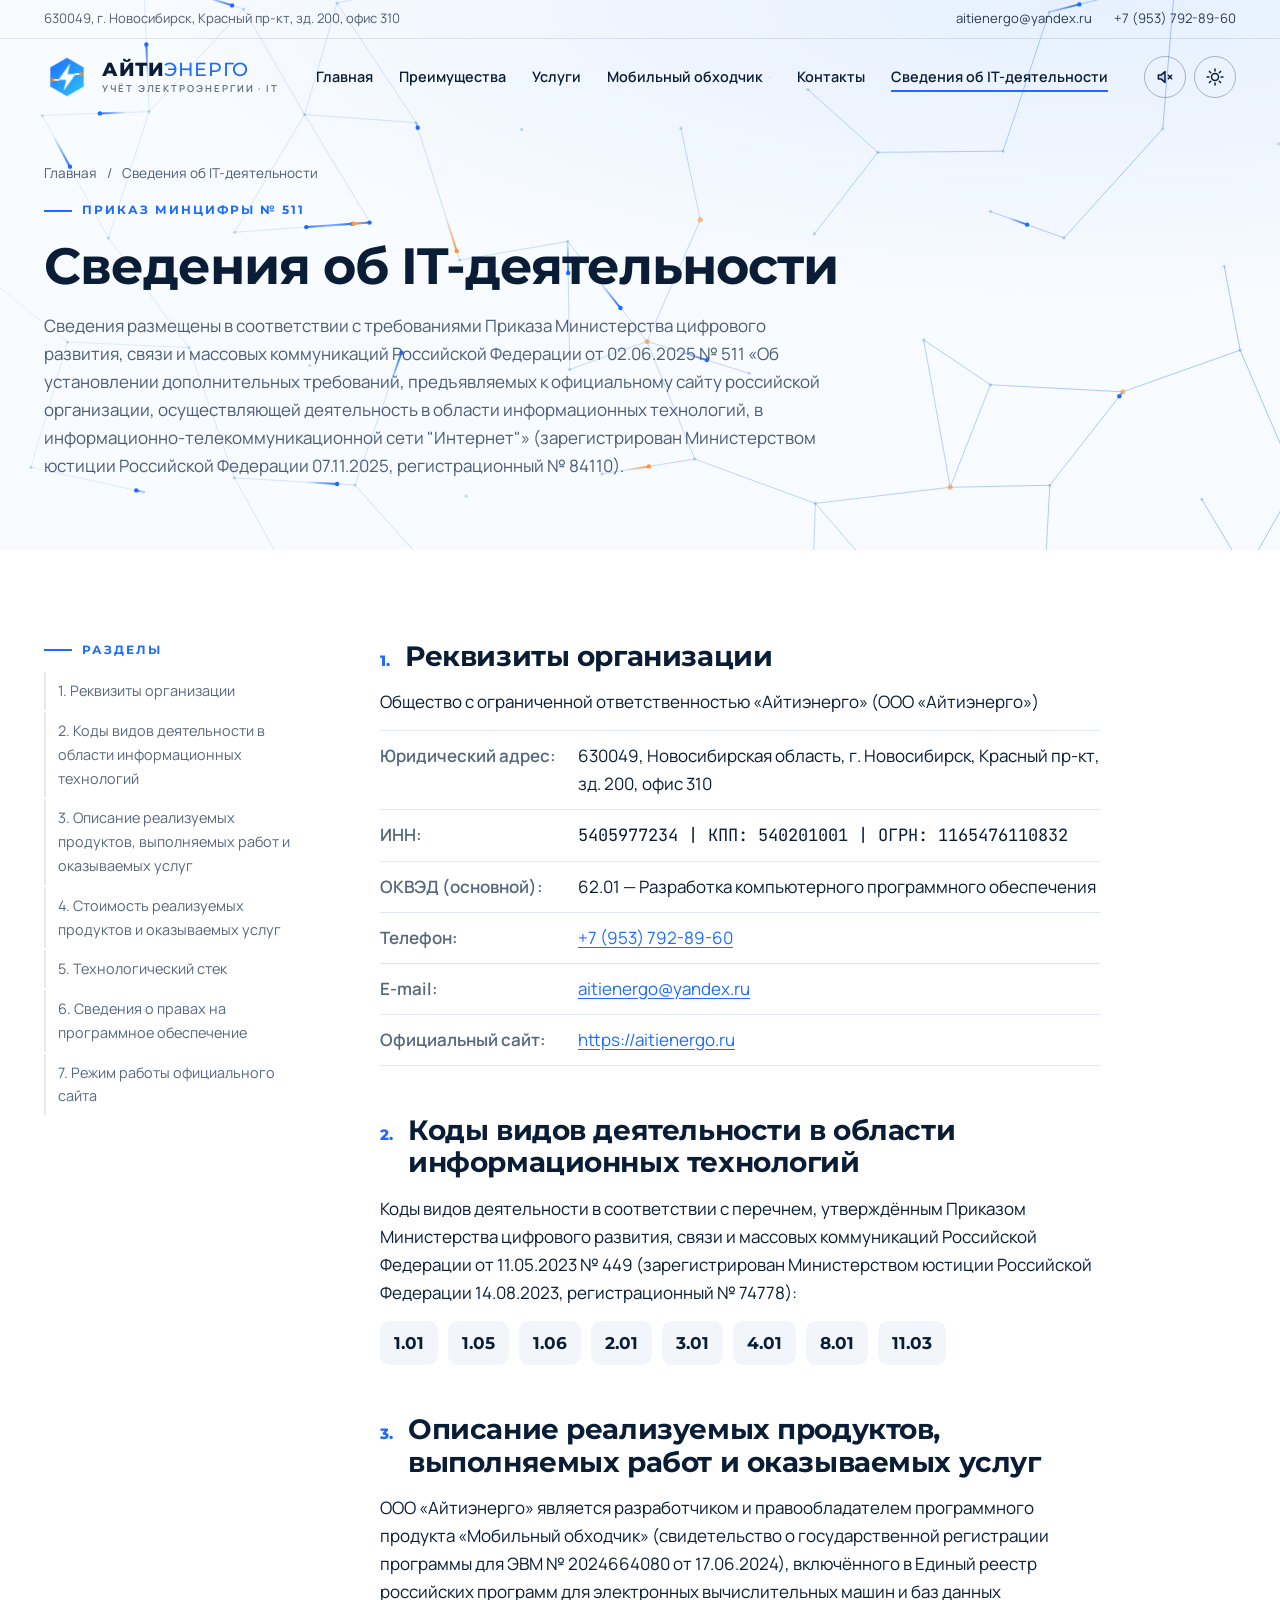
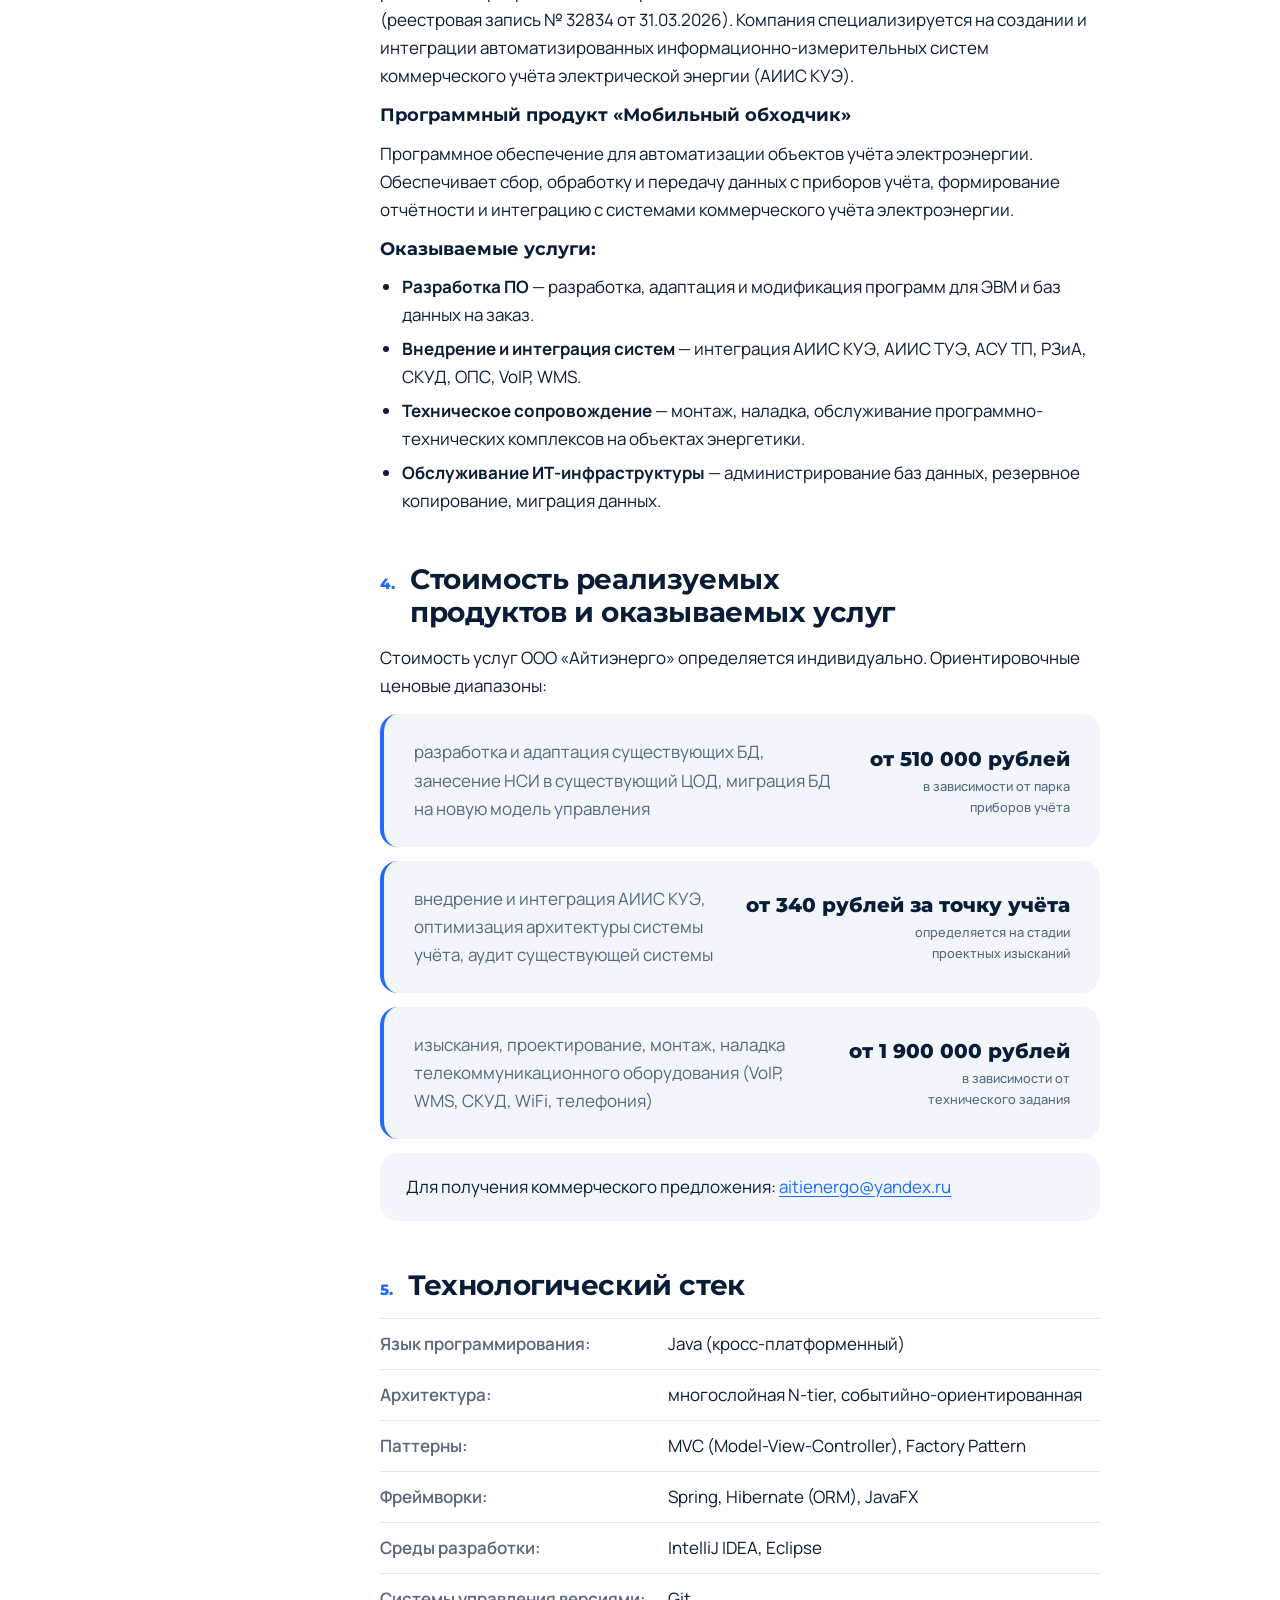
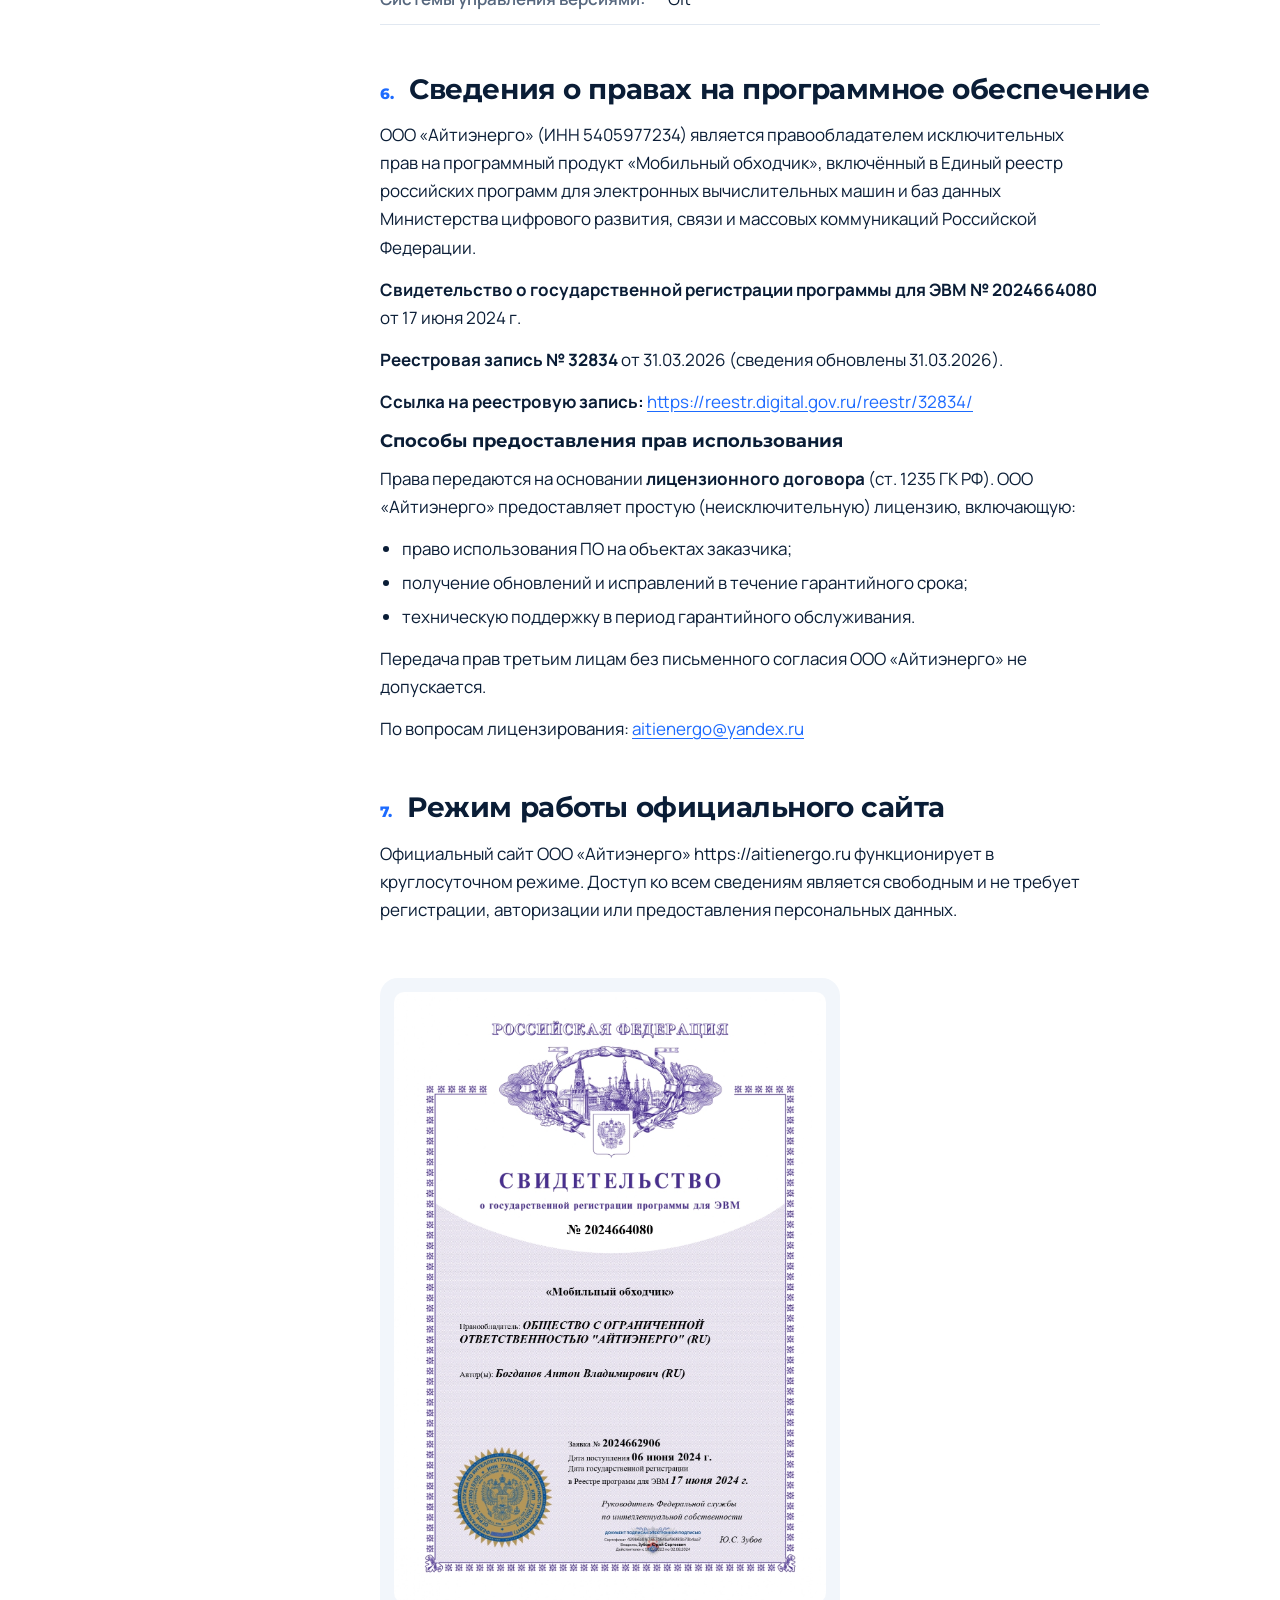
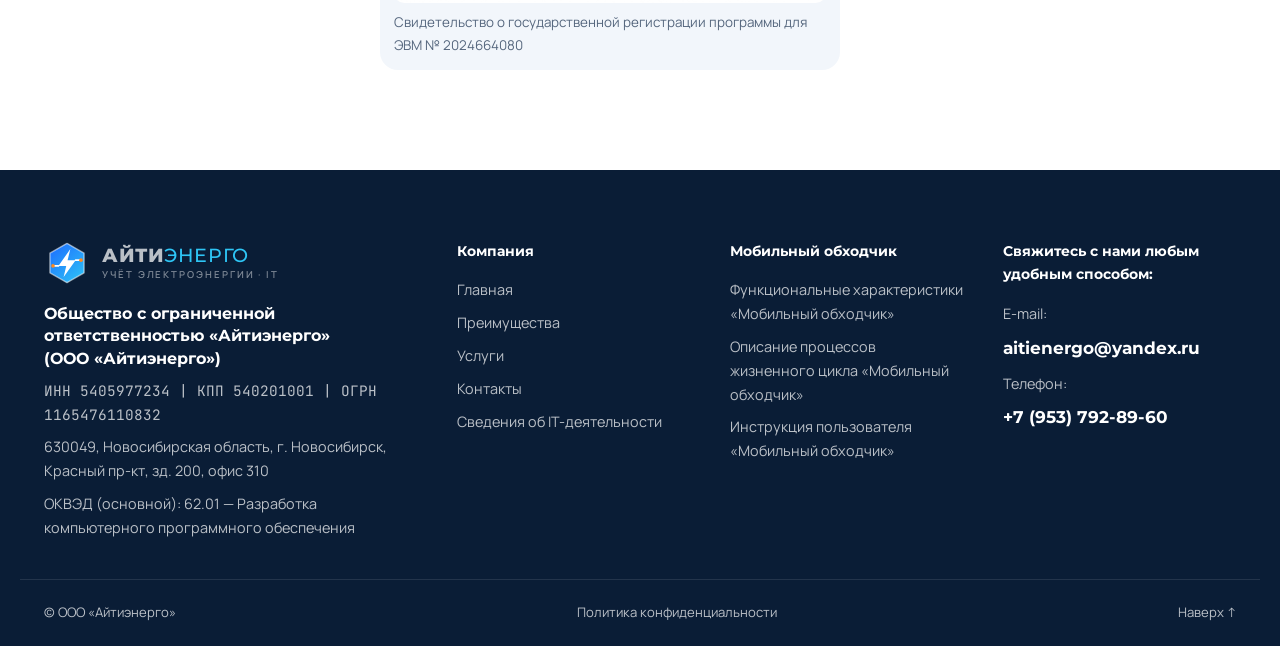
==== commit 11cc185d: "Подпись к свидетельству о регистрации ПО Co-Authored-By: Claude Opus 5.5 (1M context) <noreply@anthr" ====
--- a/511.html
+++ b/511.html
@@ -65,7 +65,7 @@
 <p>Права передаются на основании <strong>лицензионного договора</strong> (ст. 1235 ГК РФ). ООО «Айтиэнерго» предоставляет простую (неисключительную) лицензию, включающую:</p>
 <ul><li>право использования ПО на объектах заказчика;</li><li>получение обновлений и исправлений в течение гарантийного срока;</li><li>техническую поддержку в период гарантийного обслуживания.</li></ul>
 <p>Передача прав третьим лицам без письменного согласия ООО «Айтиэнерго» не допускается.</p>
-<p>По вопросам лицензирования: <a href="mailto:aitienergo@yandex.ru">aitienergo@yandex.ru</a></p></div></section><section id="itinfo-7"><h2><span class="n">7.</span>Режим работы официального сайта</h2><div class="prose"><p>Официальный сайт ООО «Айтиэнерго» https://aitienergo.ru функционирует в круглосуточном режиме. Доступ ко всем сведениям является свободным и не требует регистрации, авторизации или предоставления персональных данных.</p></div></section><section><figure class="shot"><img src="assets/img/it-info-document.jpg" alt="Документ" loading="lazy"><figcaption>Документ (изображение со старого сайта)</figcaption></figure></section></div></div>
+<p>По вопросам лицензирования: <a href="mailto:aitienergo@yandex.ru">aitienergo@yandex.ru</a></p></div></section><section id="itinfo-7"><h2><span class="n">7.</span>Режим работы официального сайта</h2><div class="prose"><p>Официальный сайт ООО «Айтиэнерго» https://aitienergo.ru функционирует в круглосуточном режиме. Доступ ко всем сведениям является свободным и не требует регистрации, авторизации или предоставления персональных данных.</p></div></section><section><figure class="shot cert-shot"><img src="assets/img/it-info-document.jpg" alt="Свидетельство о государственной регистрации программы для ЭВМ № 2024664080 «Мобильный обходчик»" loading="lazy"><figcaption>Свидетельство о государственной регистрации программы для ЭВМ № 2024664080</figcaption></figure></section></div></div>
 </main>
 <footer class="site-footer">
   <div class="wrap footer-grid">
--- a/assets/style.css
+++ b/assets/style.css
@@ -328,7 +328,7 @@
 .shot img { border-radius: 10px; display: block; }
 .shot figcaption { font-size: .84rem; color: var(--muted); }
 .shot.missing img { display: none; }
-.shot.missing::before { content: "Скриншот окна установщика"; display: grid; place-items: center; min-height: 160px; border-radius: 10px; background: repeating-linear-gradient(135deg, var(--line) 0 10px, transparent 10px 20px); color: var(--muted); font-size: .82rem; }
+.shot.missing::before { content: "Изображение"; display: grid; place-items: center; min-height: 160px; border-radius: 10px; background: repeating-linear-gradient(135deg, var(--line) 0 10px, transparent 10px 20px); color: var(--muted); font-size: .82rem; }
 .codes { display: flex; flex-wrap: wrap; gap: 10px; }
 .codes span { font-family: var(--font-display); font-weight: 700; background: var(--soft); border-radius: 10px; padding: 8px 14px; transition: background .25s, color .25s; }
 .codes span:hover { background: var(--blue); color: #fff; }
@@ -482,3 +482,4 @@
   .page-head h1 { overflow-wrap: anywhere; }
 }
 @media (max-width: 1240px) { .nav { white-space: normal; } .sub a { line-height: 1.35; padding-block: 10px; } }
+.cert-shot { max-width: 460px; }
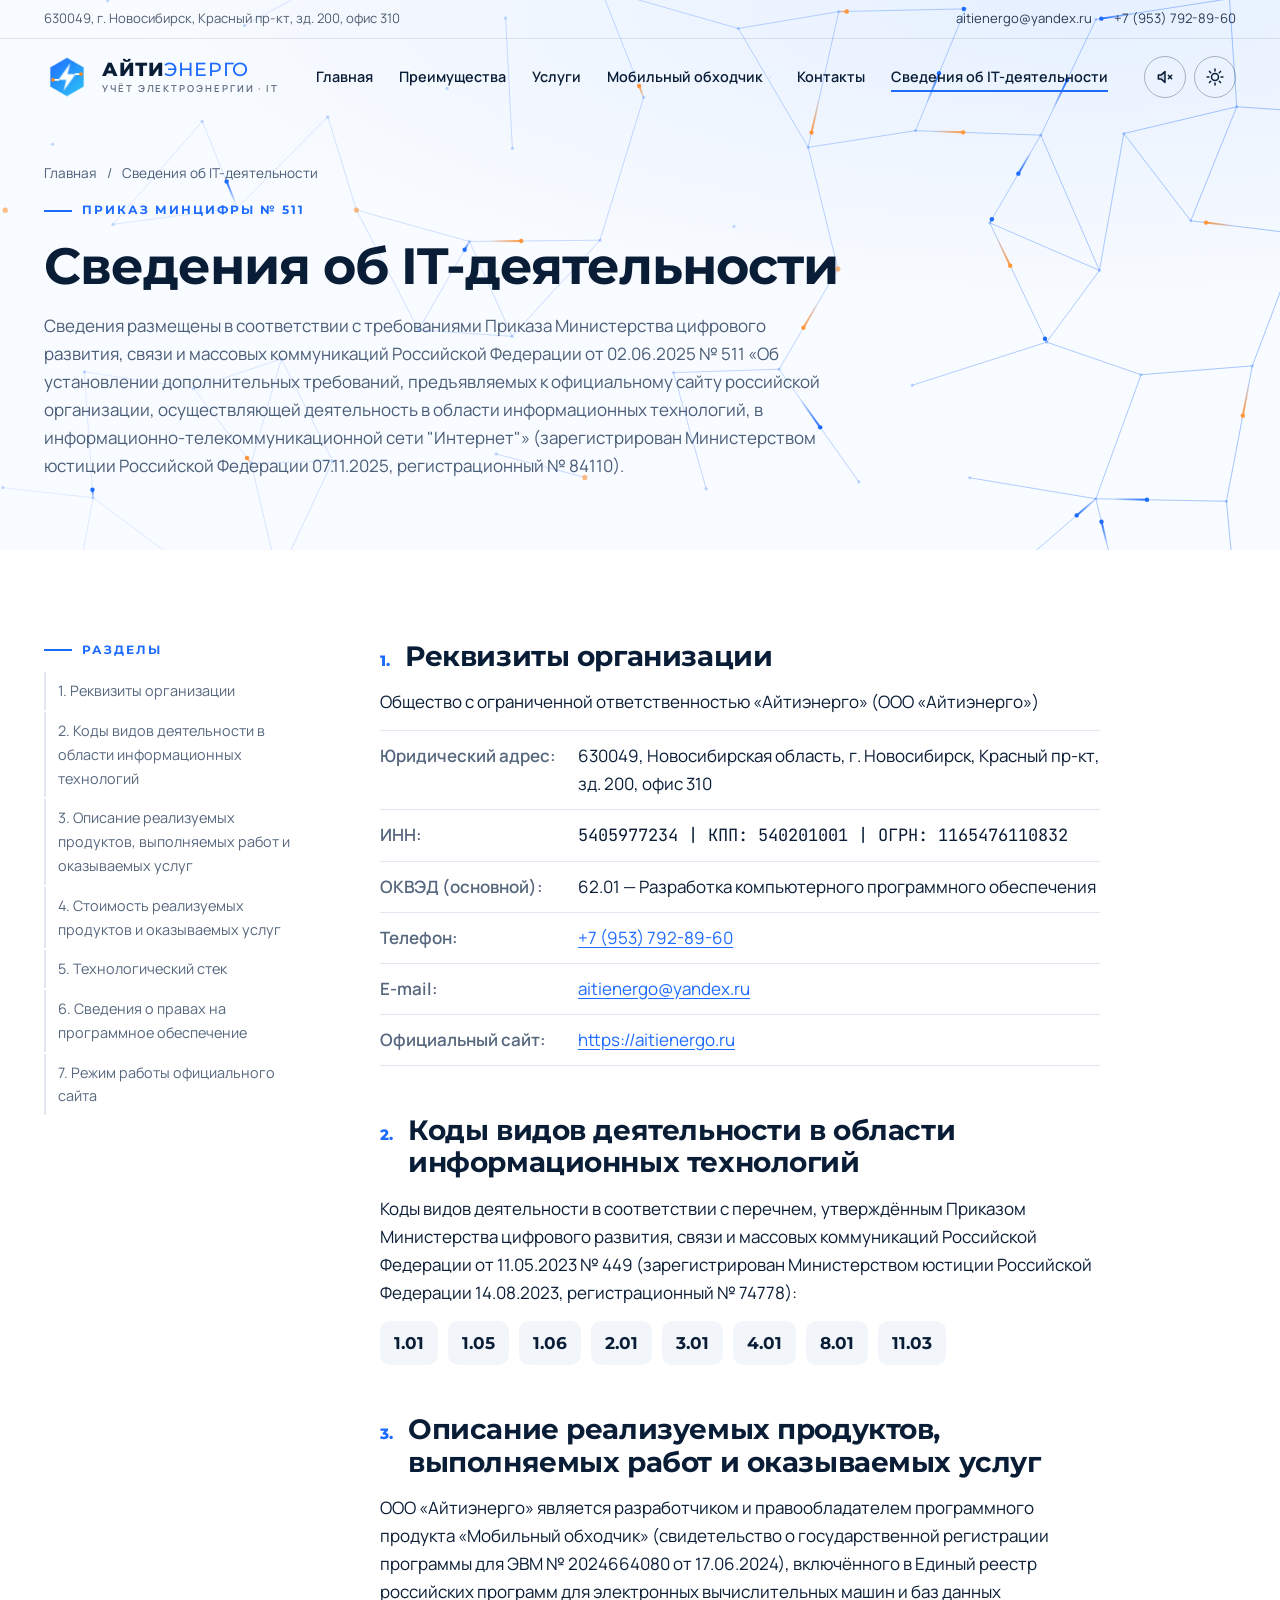
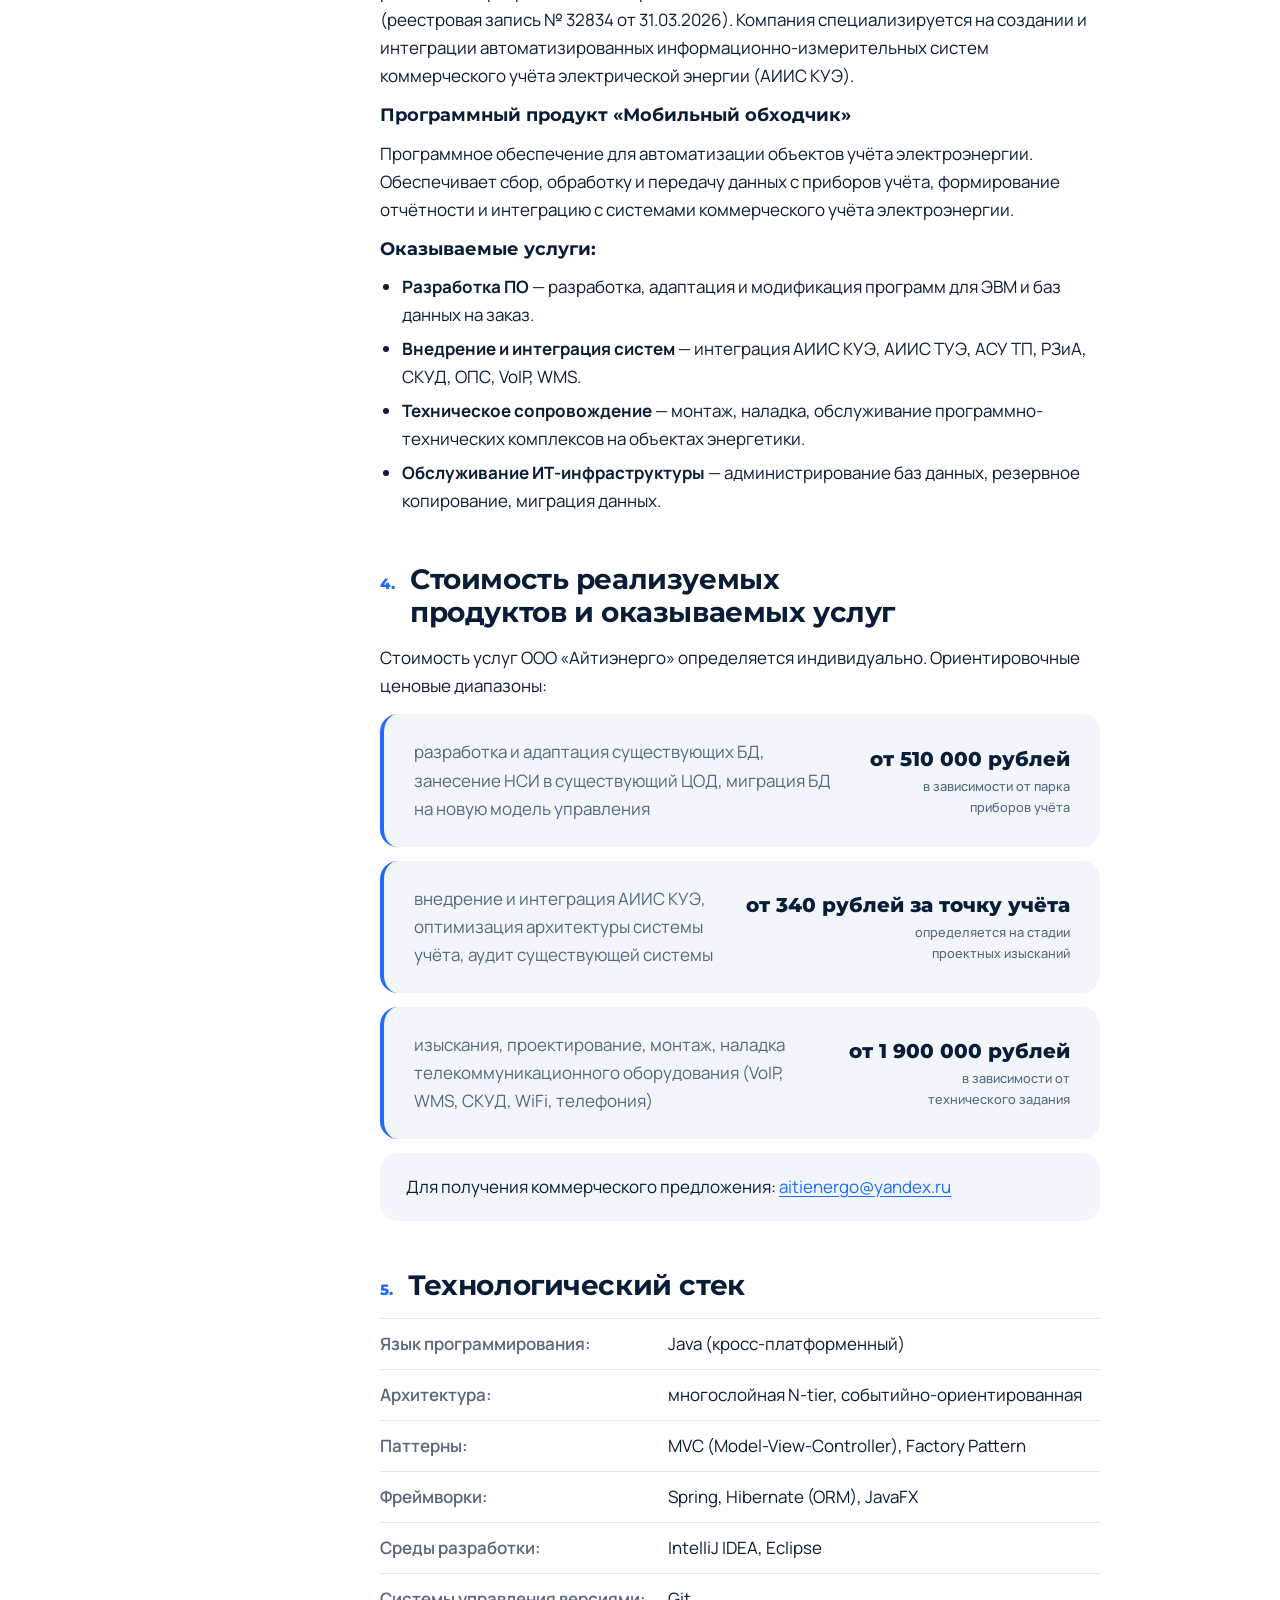
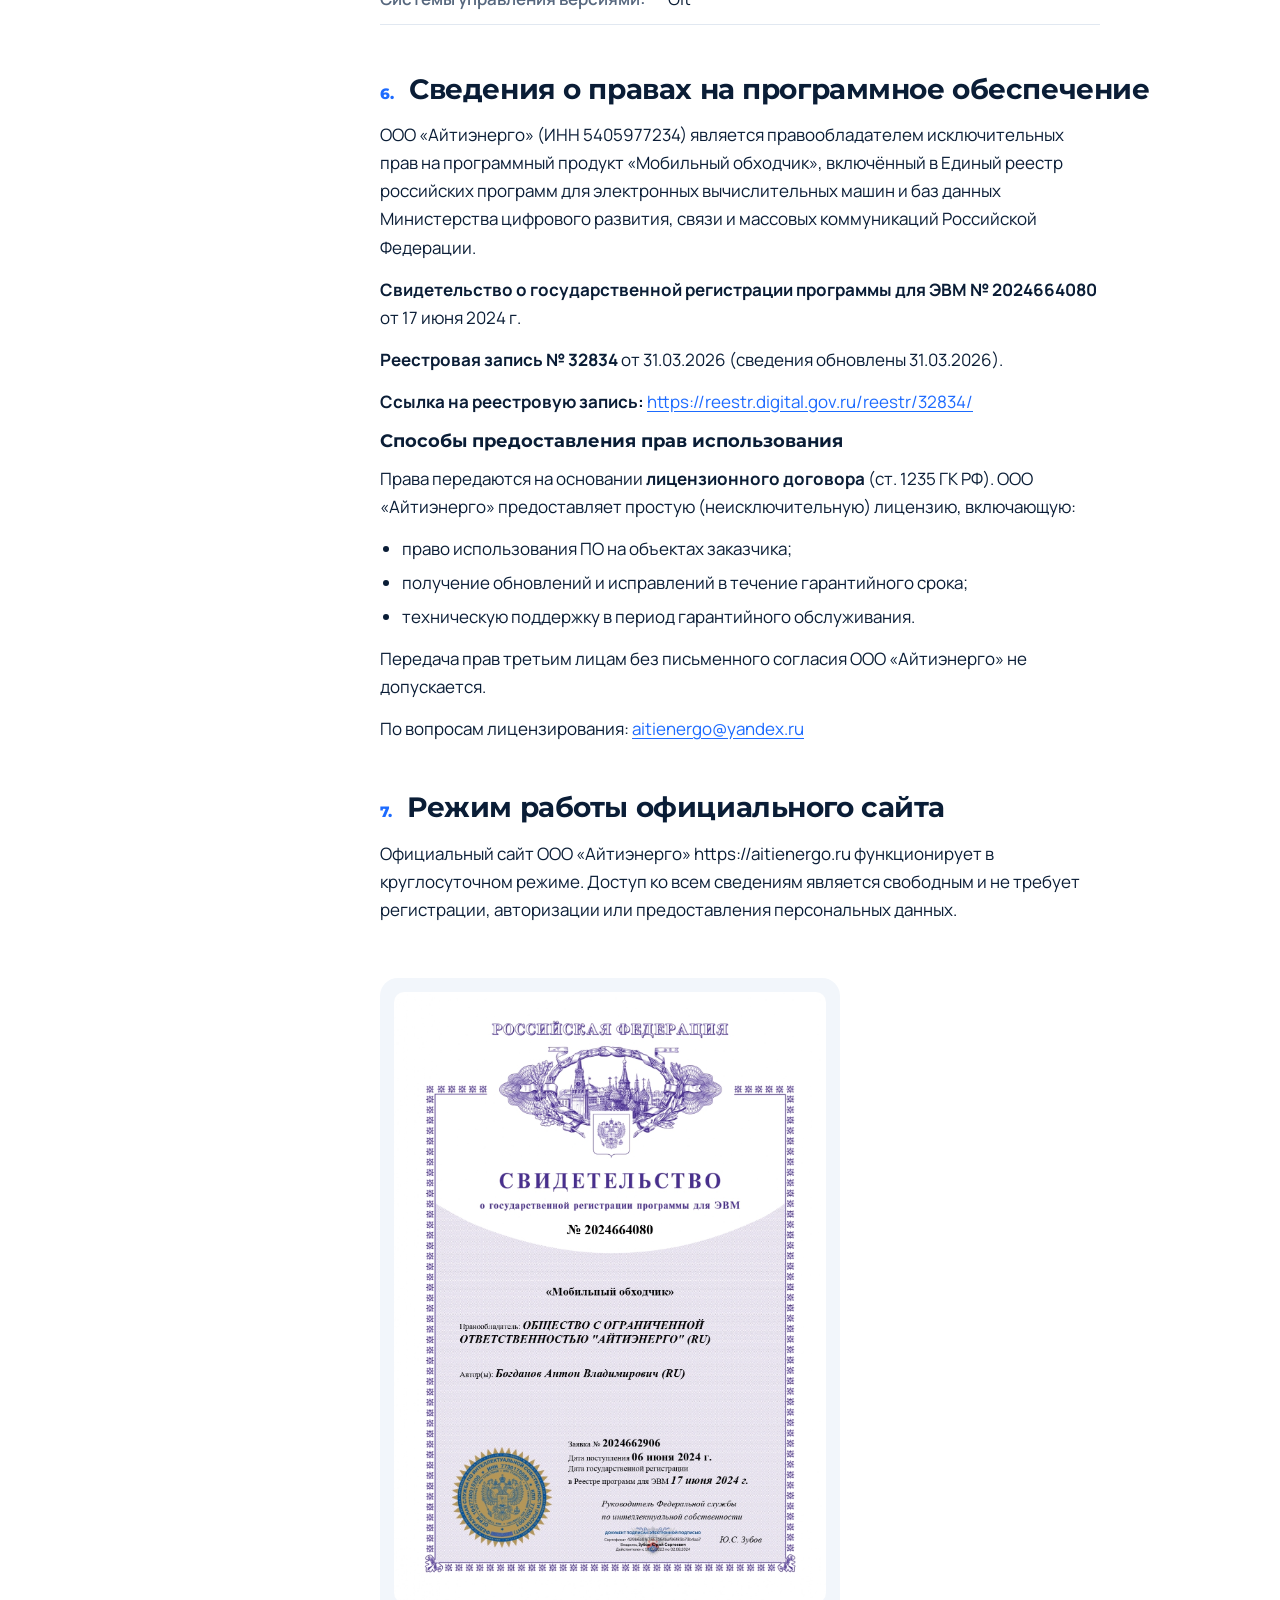
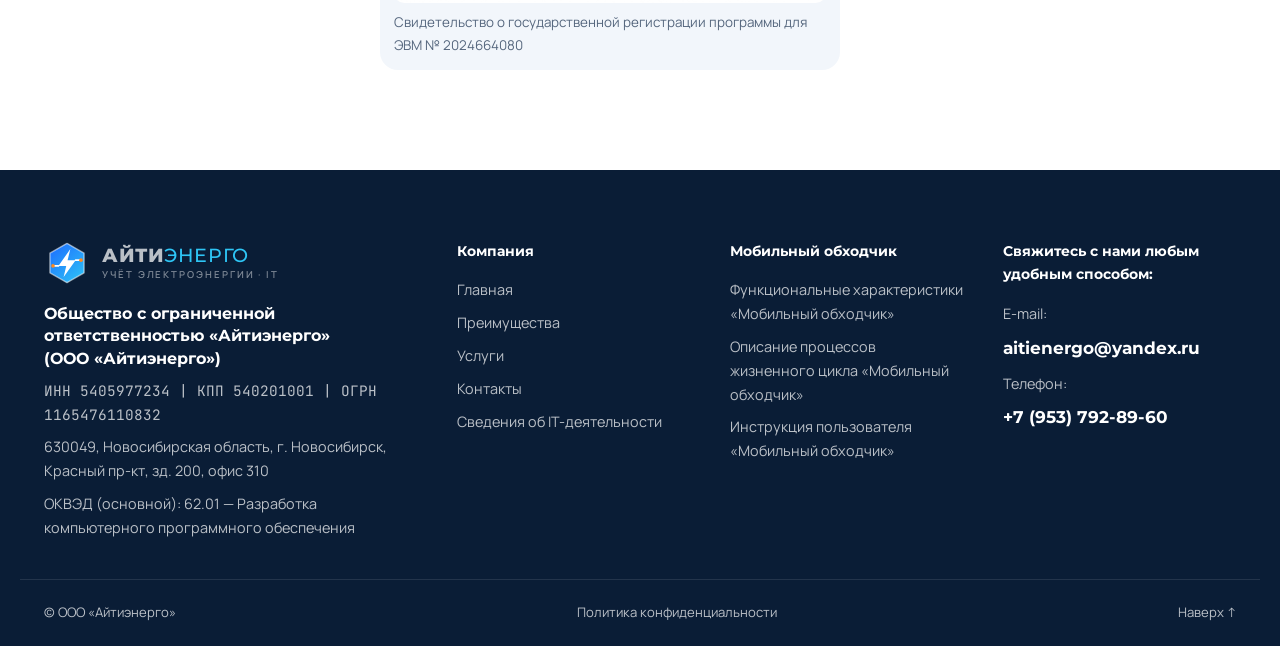
==== commit 4efa5323: "Подпись разработчика в коде страниц Co-Authored-By: Claude Opus 5.5 (1M context) <noreply@anthropic." ====
--- a/511.html
+++ b/511.html
@@ -1,7 +1,9 @@
 <!doctype html>
+<!-- Разработчик сайта: kapa -->
 <html lang="ru">
 <head>
 <meta charset="utf-8">
+<meta name="author" content="kapa">
 <meta name="viewport" content="width=device-width, initial-scale=1, viewport-fit=cover">
 <script>try{var t=localStorage.getItem('ai-theme');if(t)document.documentElement.setAttribute('data-theme',t)}catch(e){}</script>
 <link rel="icon" href="assets/emblem.svg" type="image/svg+xml">
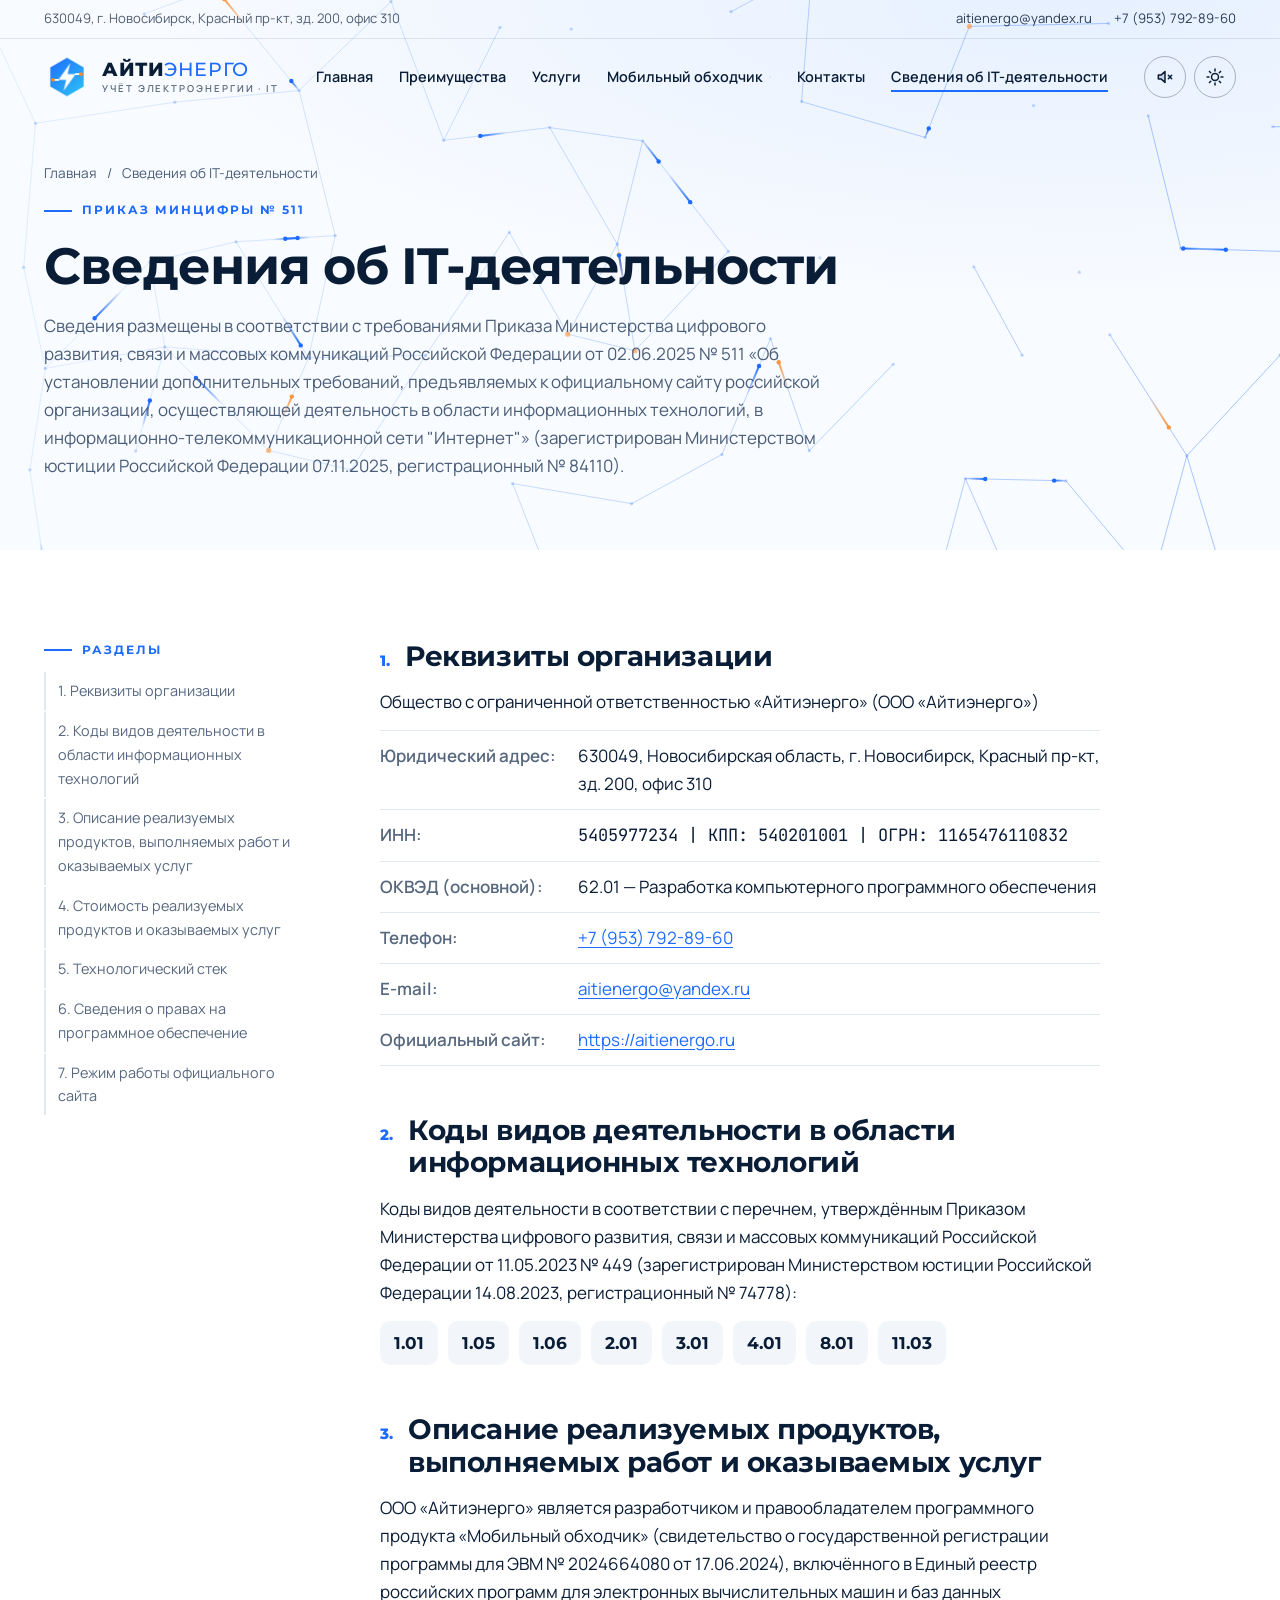
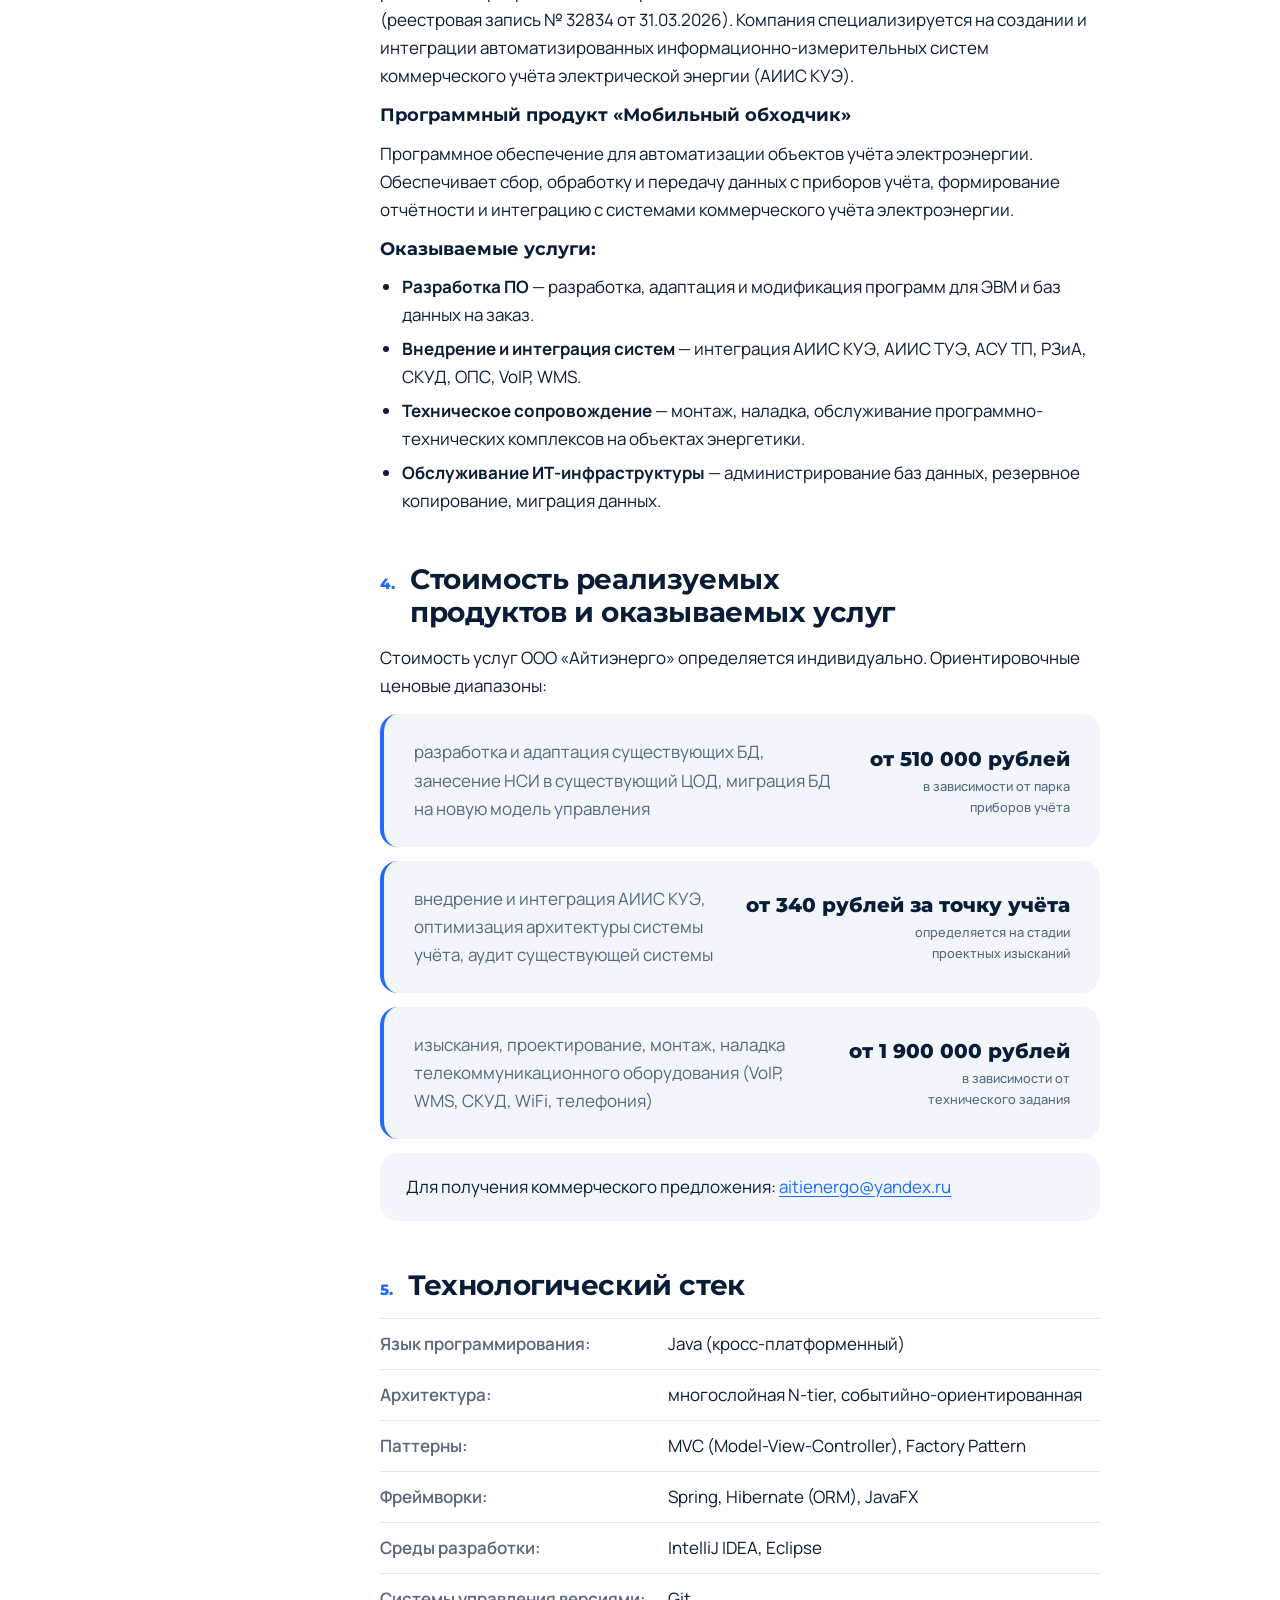
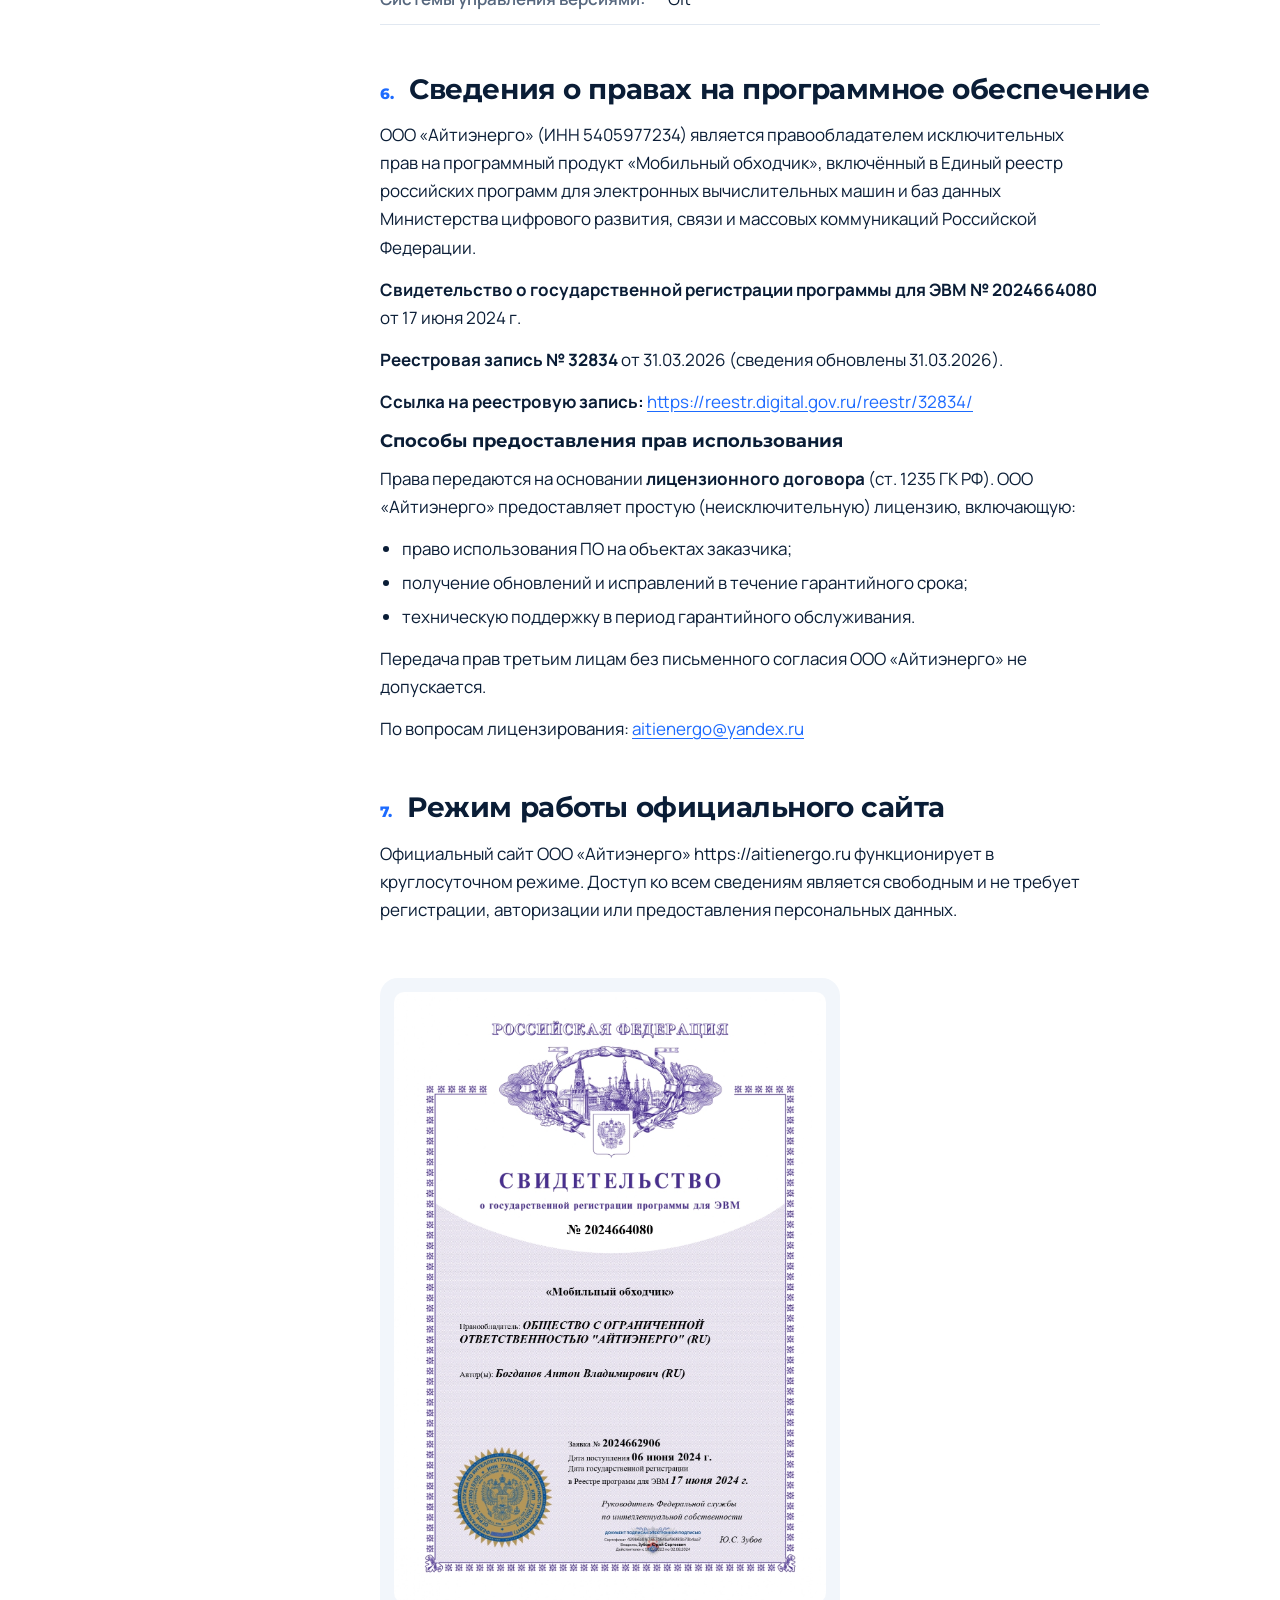
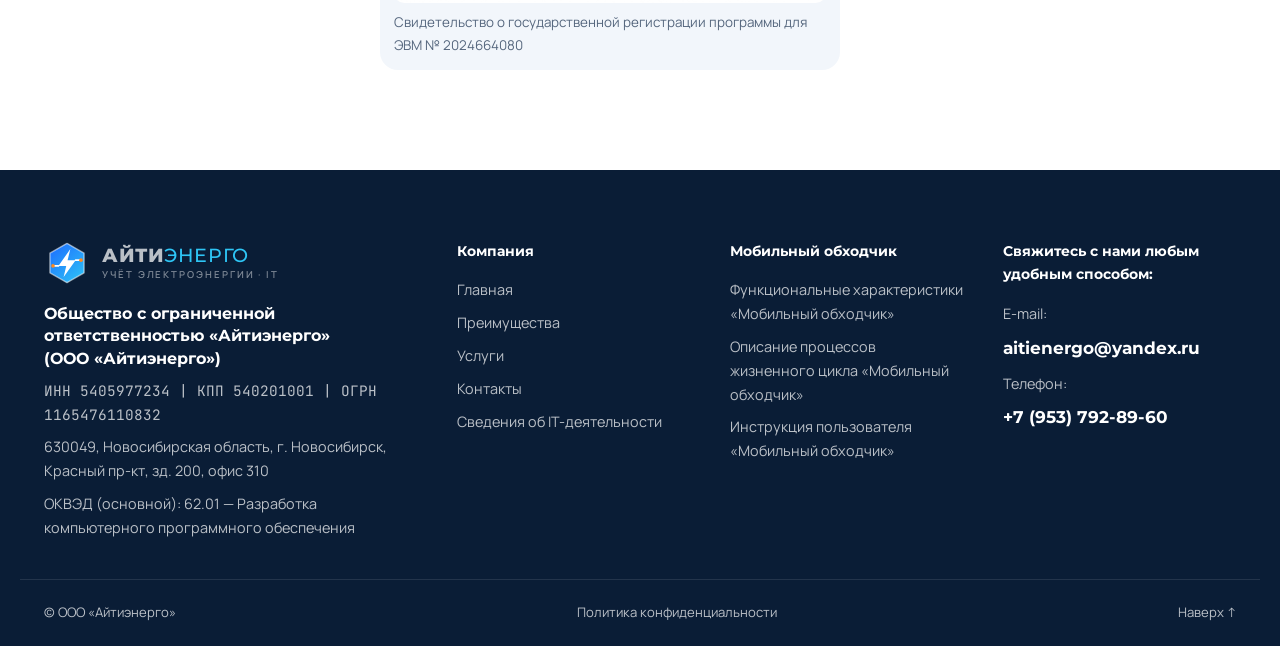
==== commit 4f94f613: "Пасхалка: 5 нажатий на © показывают автора сайта Co-Authored-By: Claude Opus 5.5 (1M context) <norep" ====
--- a/511.html
+++ b/511.html
@@ -93,7 +93,7 @@
       <span>Телефон:</span><a class="big" href="tel:+79537928960">+7 (953) 792-89-60</a>
     </div>
   </div>
-  <div class="wrap footer-bottom"><span>© ООО «Айтиэнерго»</span><a href="privacy.html" class="fb-link">Политика конфиденциальности</a><a href="#top" class="to-top">Наверх ↑</a></div>
+  <div class="wrap footer-bottom"><span class="copy">© ООО «Айтиэнерго»</span><a href="privacy.html" class="fb-link">Политика конфиденциальности</a><a href="#top" class="to-top">Наверх ↑</a></div>
 </footer>
 <script src="assets/main.js"></script>
 </body>
--- a/assets/style.css
+++ b/assets/style.css
@@ -483,3 +483,10 @@
 }
 @media (max-width: 1240px) { .nav { white-space: normal; } .sub a { line-height: 1.35; padding-block: 10px; } }
 .cert-shot { max-width: 460px; }
+
+/* Пасхалка в подвале */
+.footer-bottom .copy { cursor: default; user-select: none; -webkit-tap-highlight-color: transparent; }
+.dev-egg { position: fixed; left: 50%; bottom: max(24px, env(safe-area-inset-bottom)); z-index: 1000; display: flex; align-items: center; gap: 10px; padding: 14px 22px; border-radius: 999px; background: var(--navy); color: var(--on-dark); font: 600 .95rem/1.2 var(--font-body); box-shadow: 0 14px 40px var(--shadow), 0 0 0 1px rgba(46, 197, 245, .35); opacity: 0; transform: translate(-50%, 20px) scale(.96); pointer-events: none; transition: opacity .35s var(--ease), transform .35s var(--ease); max-width: calc(100vw - 32px); white-space: nowrap; }
+.dev-egg b { color: var(--spark); }
+.dev-egg strong { color: var(--cyan); }
+.dev-egg.show { opacity: 1; transform: translate(-50%, 0) scale(1); }
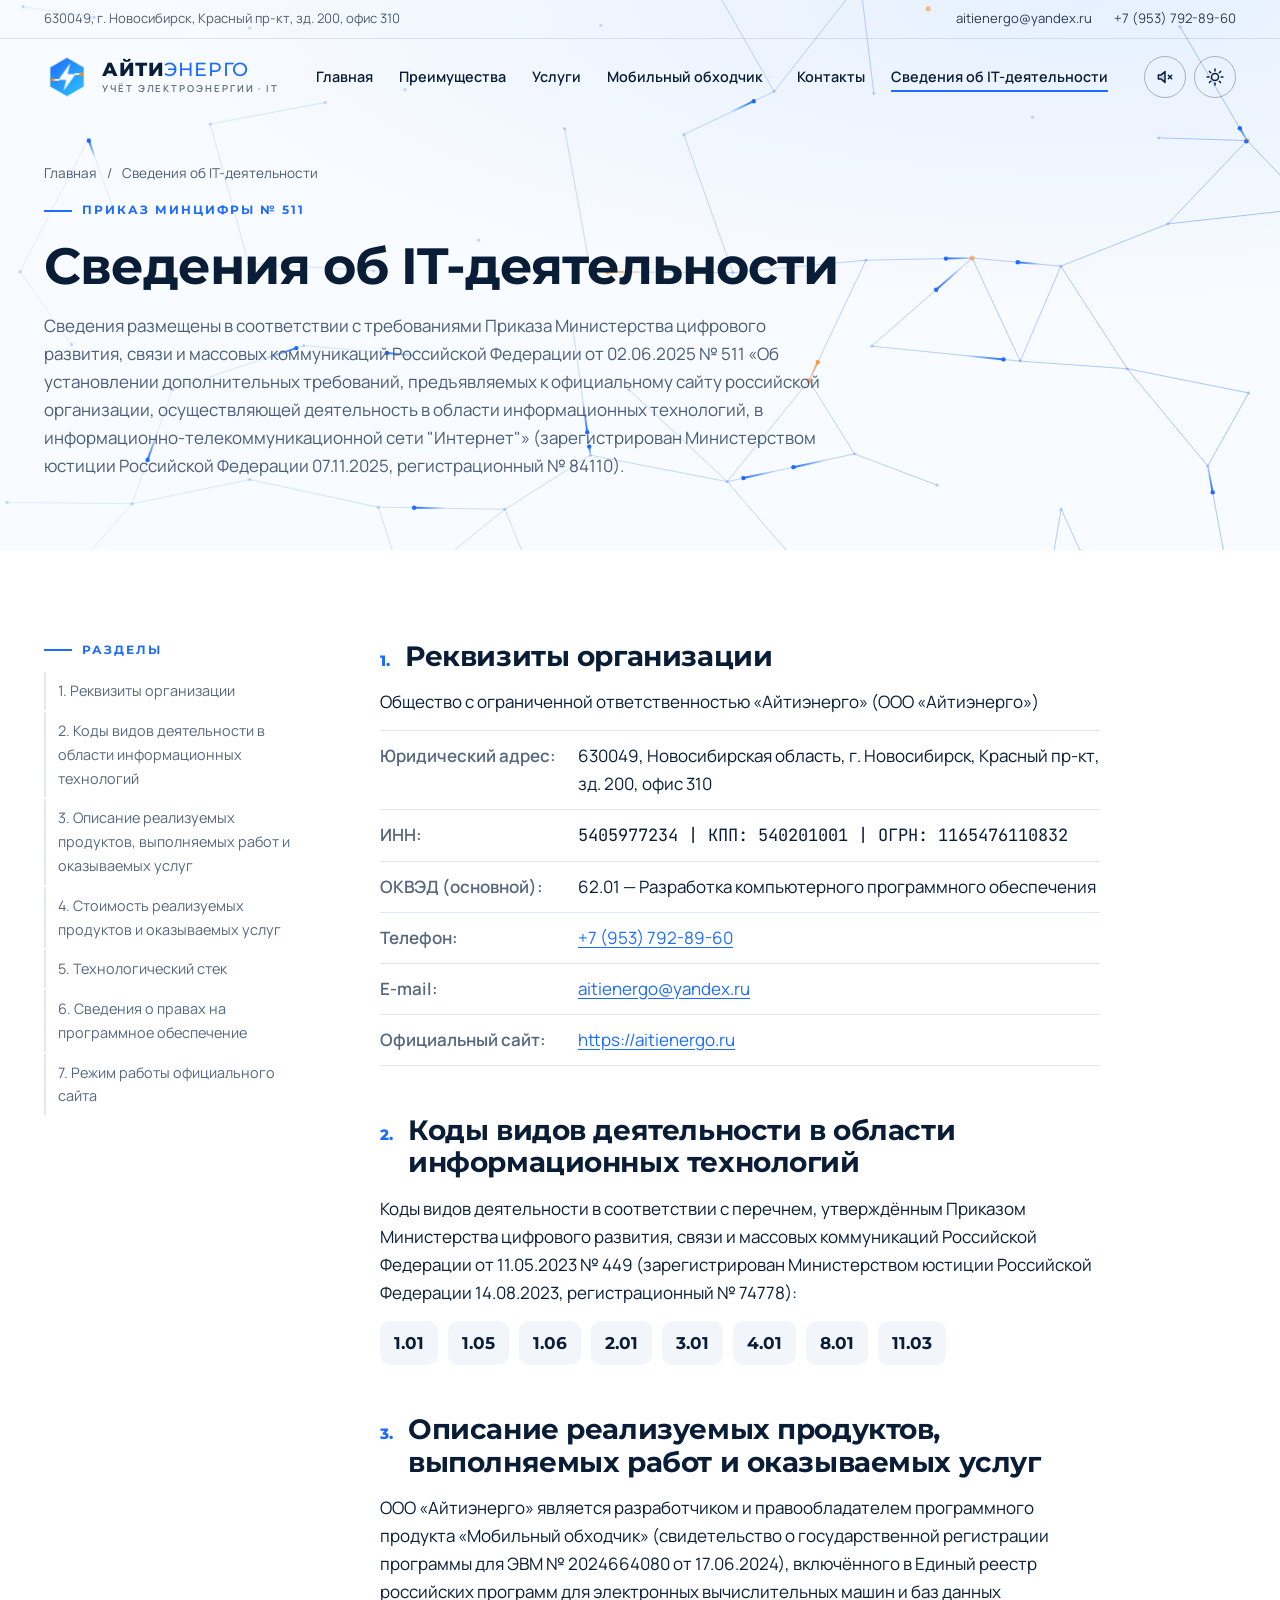
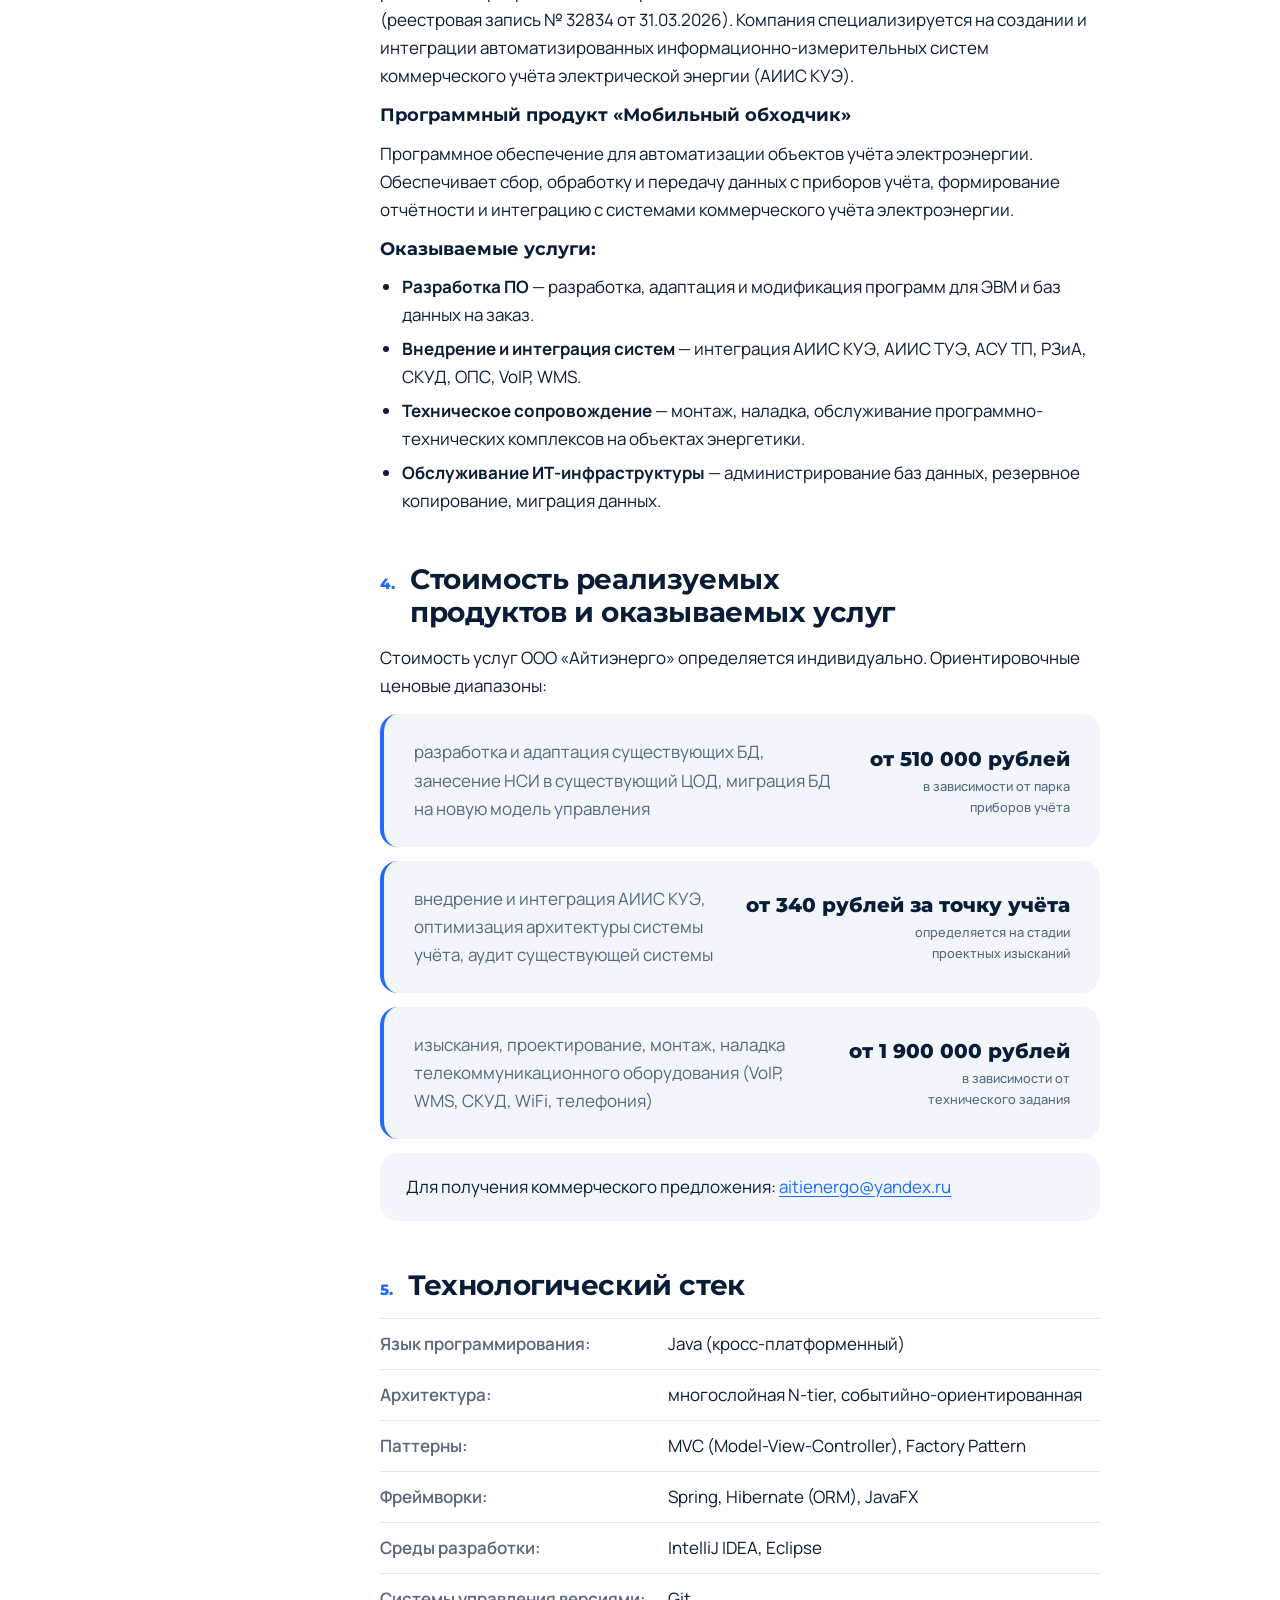
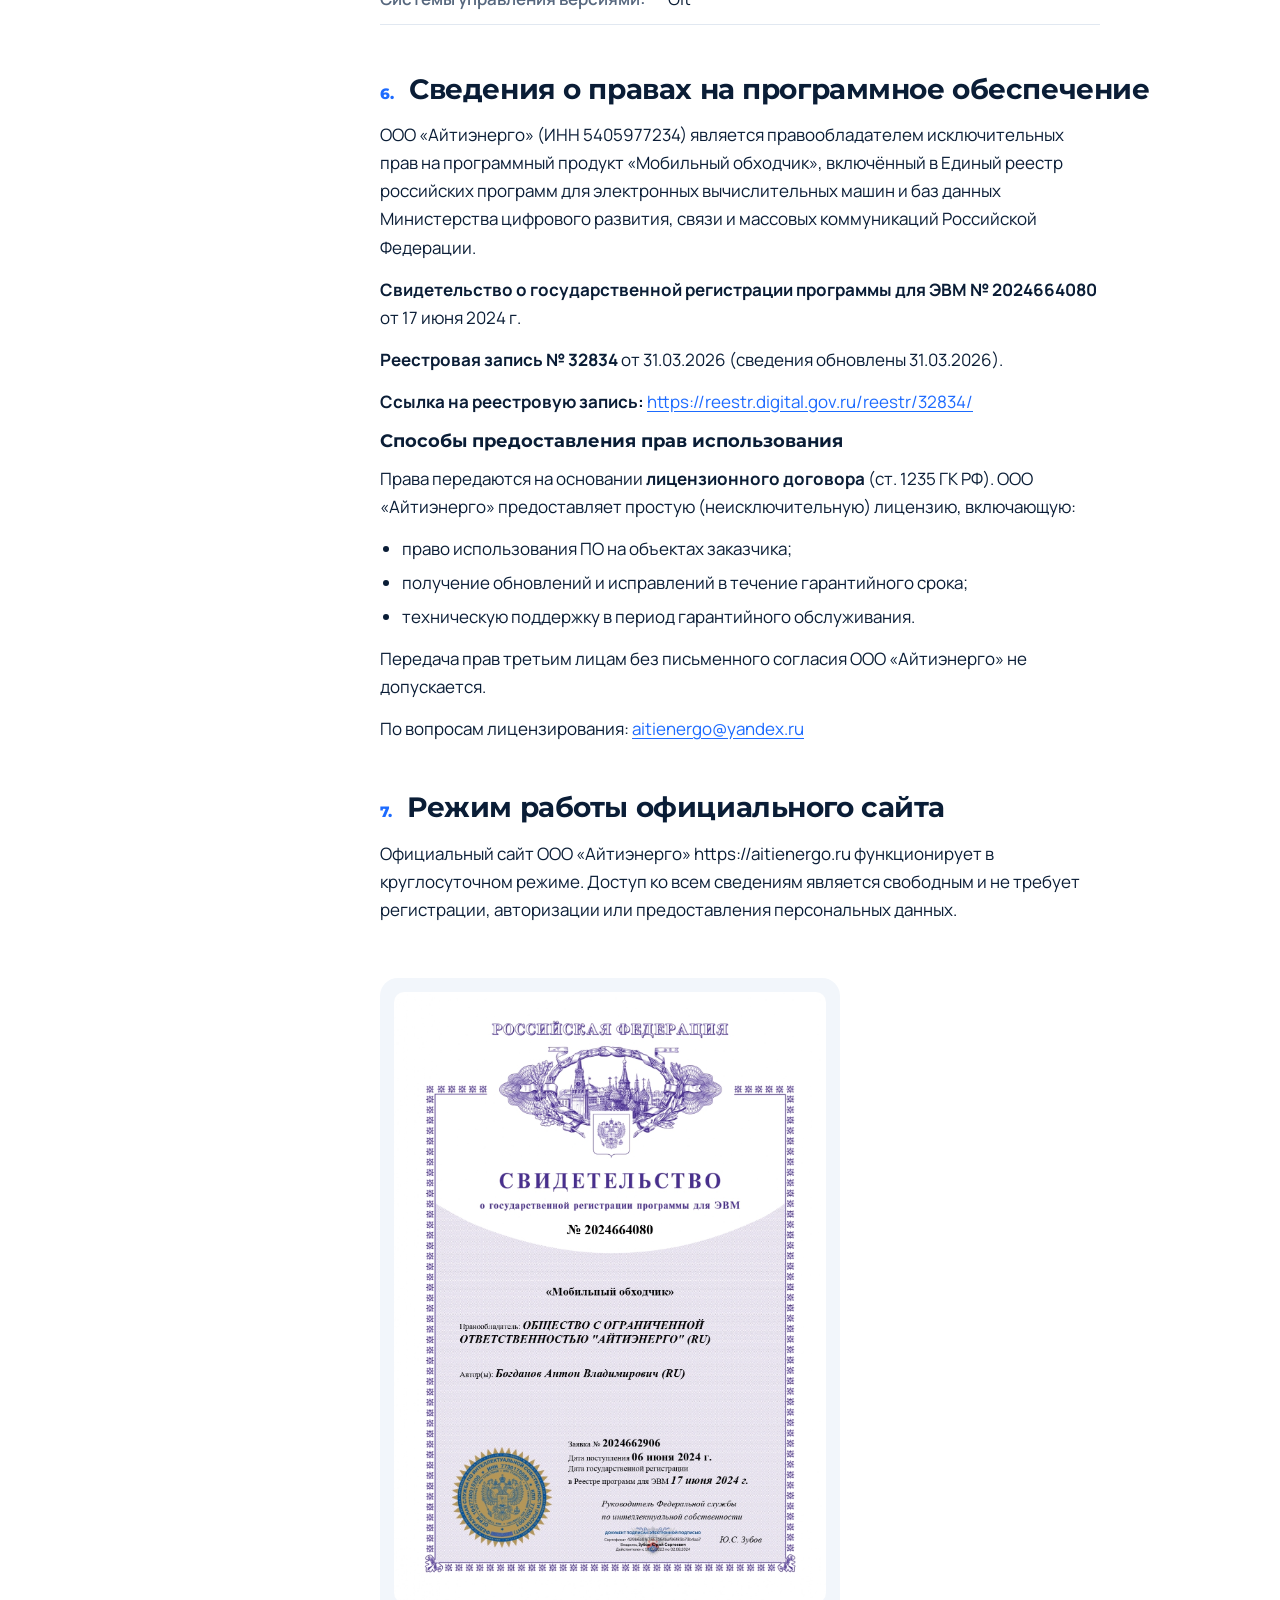
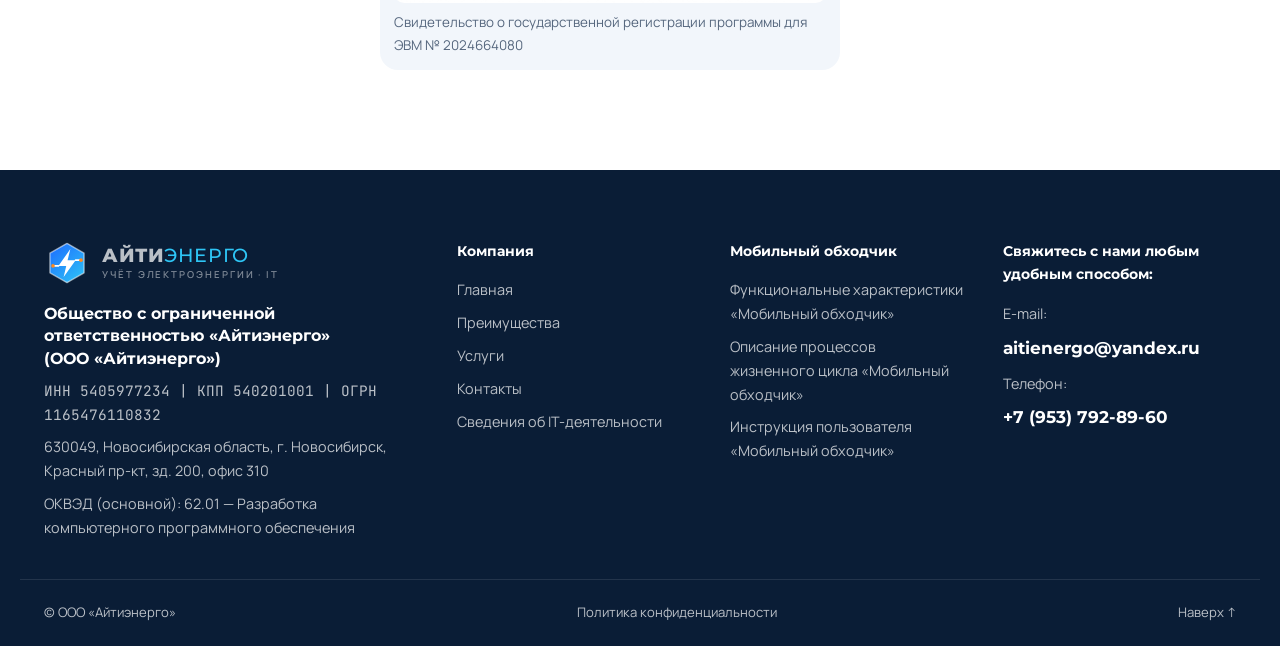
==== commit 3be27a66: "Превью ссылки: описание и картинка для соцсетей и мессенджеров Co-Authored-By: Claude Opus 5.5 (1M c" ====
--- a/511.html
+++ b/511.html
@@ -12,6 +12,21 @@
 <meta property="og:title" content="Сведения об IT-деятельности — Айтиэнерго">
 <link rel="stylesheet" href="assets/fonts/fonts.css">
 <link rel="stylesheet" href="assets/style.css">
+<link rel="canonical" href="https://aasolo.github.io/aitienergo-site/511.html">
+<meta property="og:type" content="website">
+<meta property="og:site_name" content="Айтиэнерго">
+<meta property="og:locale" content="ru_RU">
+<meta property="og:url" content="https://aasolo.github.io/aitienergo-site/511.html">
+<meta property="og:description" content="Сведения об ИТ-деятельности ООО «Айтиэнерго» в соответствии с Приказом Минцифры № 511.">
+<meta property="og:image" content="https://aasolo.github.io/aitienergo-site/assets/og-image.jpg">
+<meta property="og:image:type" content="image/jpeg">
+<meta property="og:image:width" content="1200">
+<meta property="og:image:height" content="630">
+<meta property="og:image:alt" content="Айтиэнерго — АИИС КУЭ и ПО для энергетики">
+<meta name="twitter:card" content="summary_large_image">
+<meta name="twitter:title" content="Сведения об IT-деятельности — Айтиэнерго">
+<meta name="twitter:description" content="Сведения об ИТ-деятельности ООО «Айтиэнерго» в соответствии с Приказом Минцифры № 511.">
+<meta name="twitter:image" content="https://aasolo.github.io/aitienergo-site/assets/og-image.jpg">
 </head>
 <body>
 <header class="site-header">
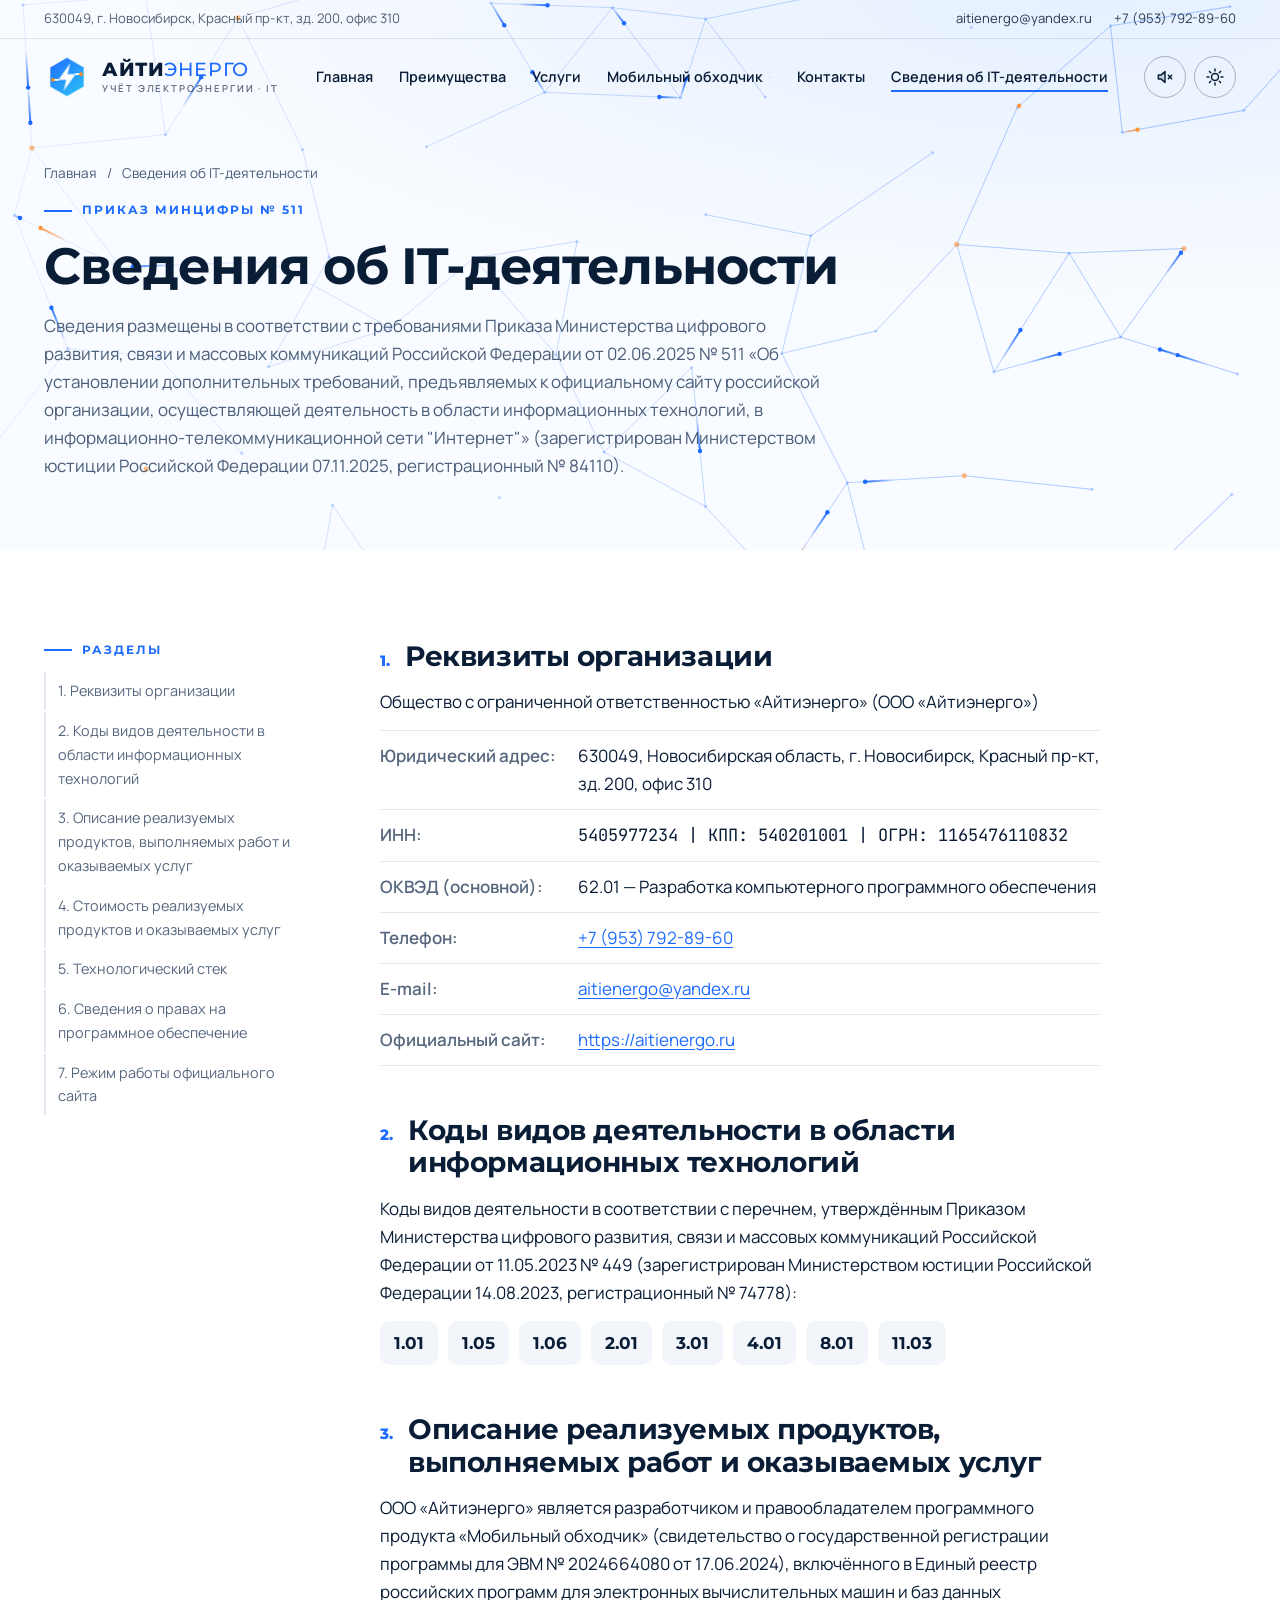
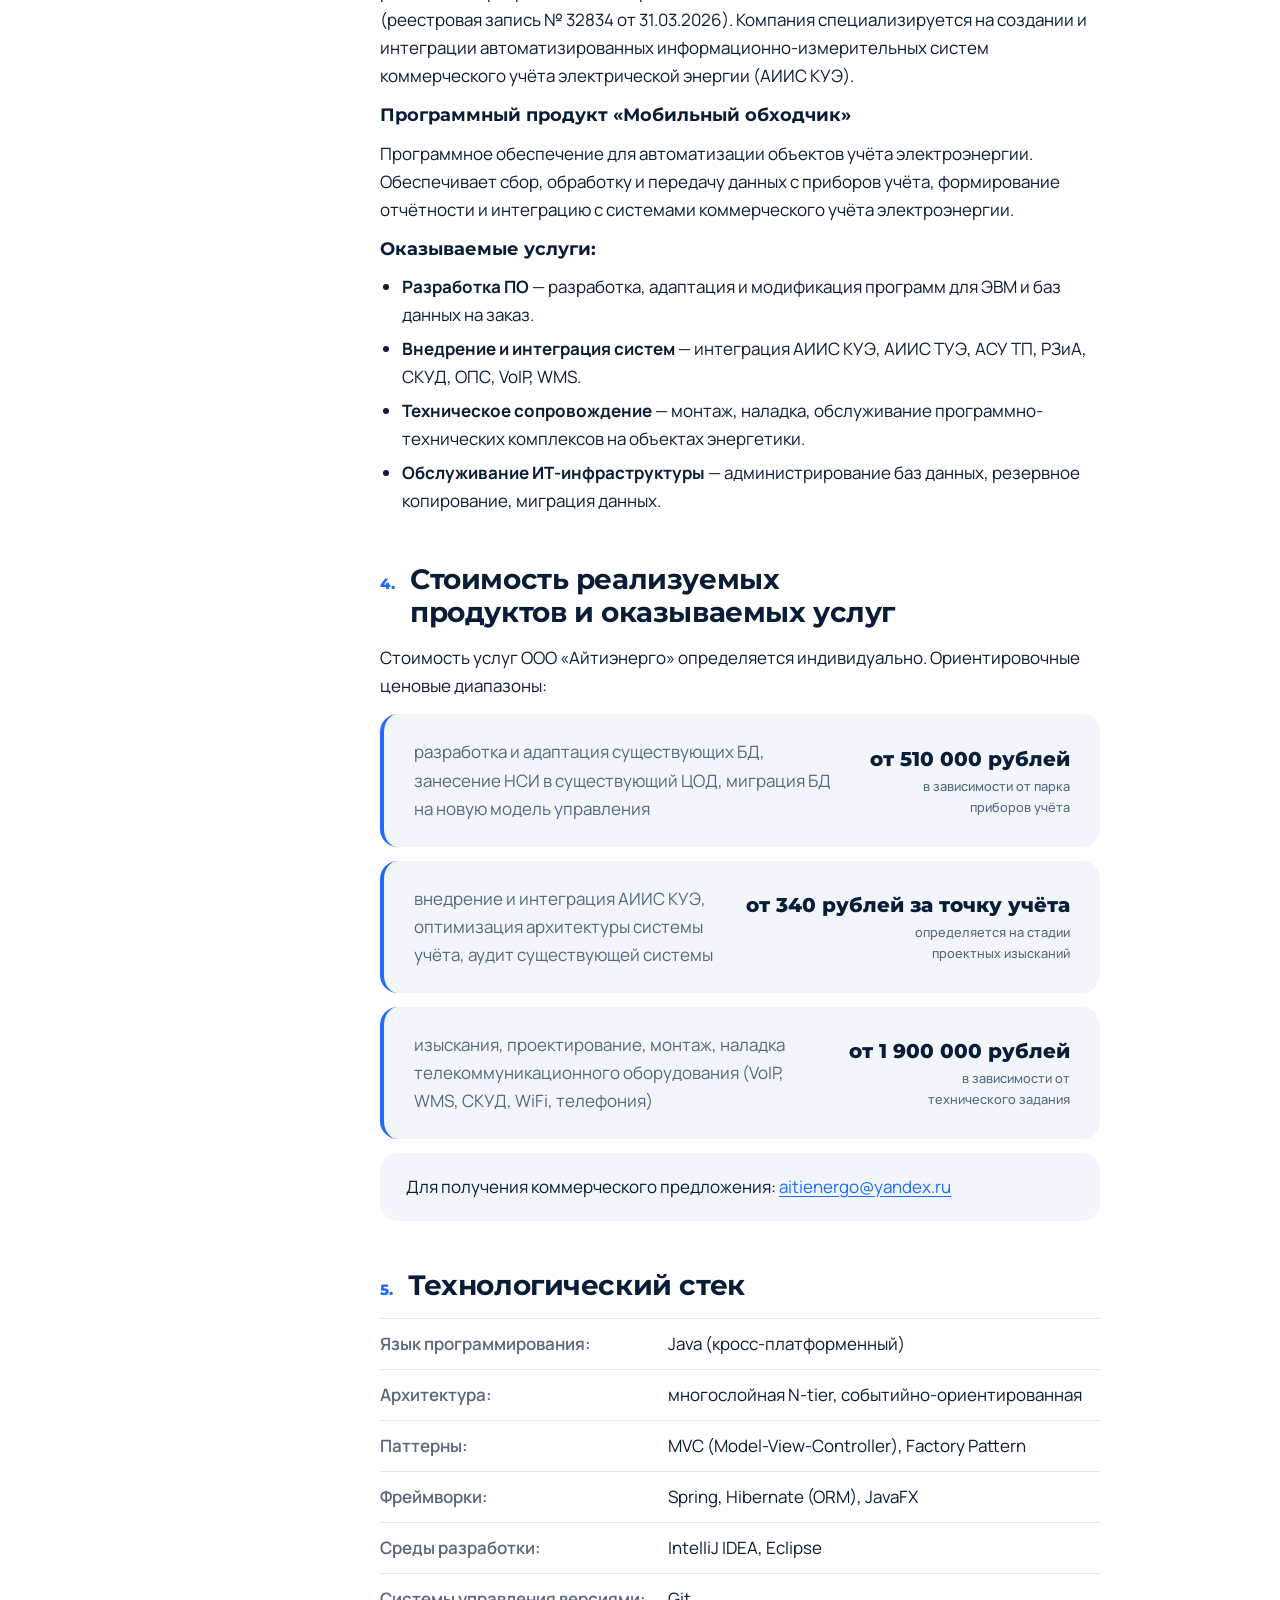
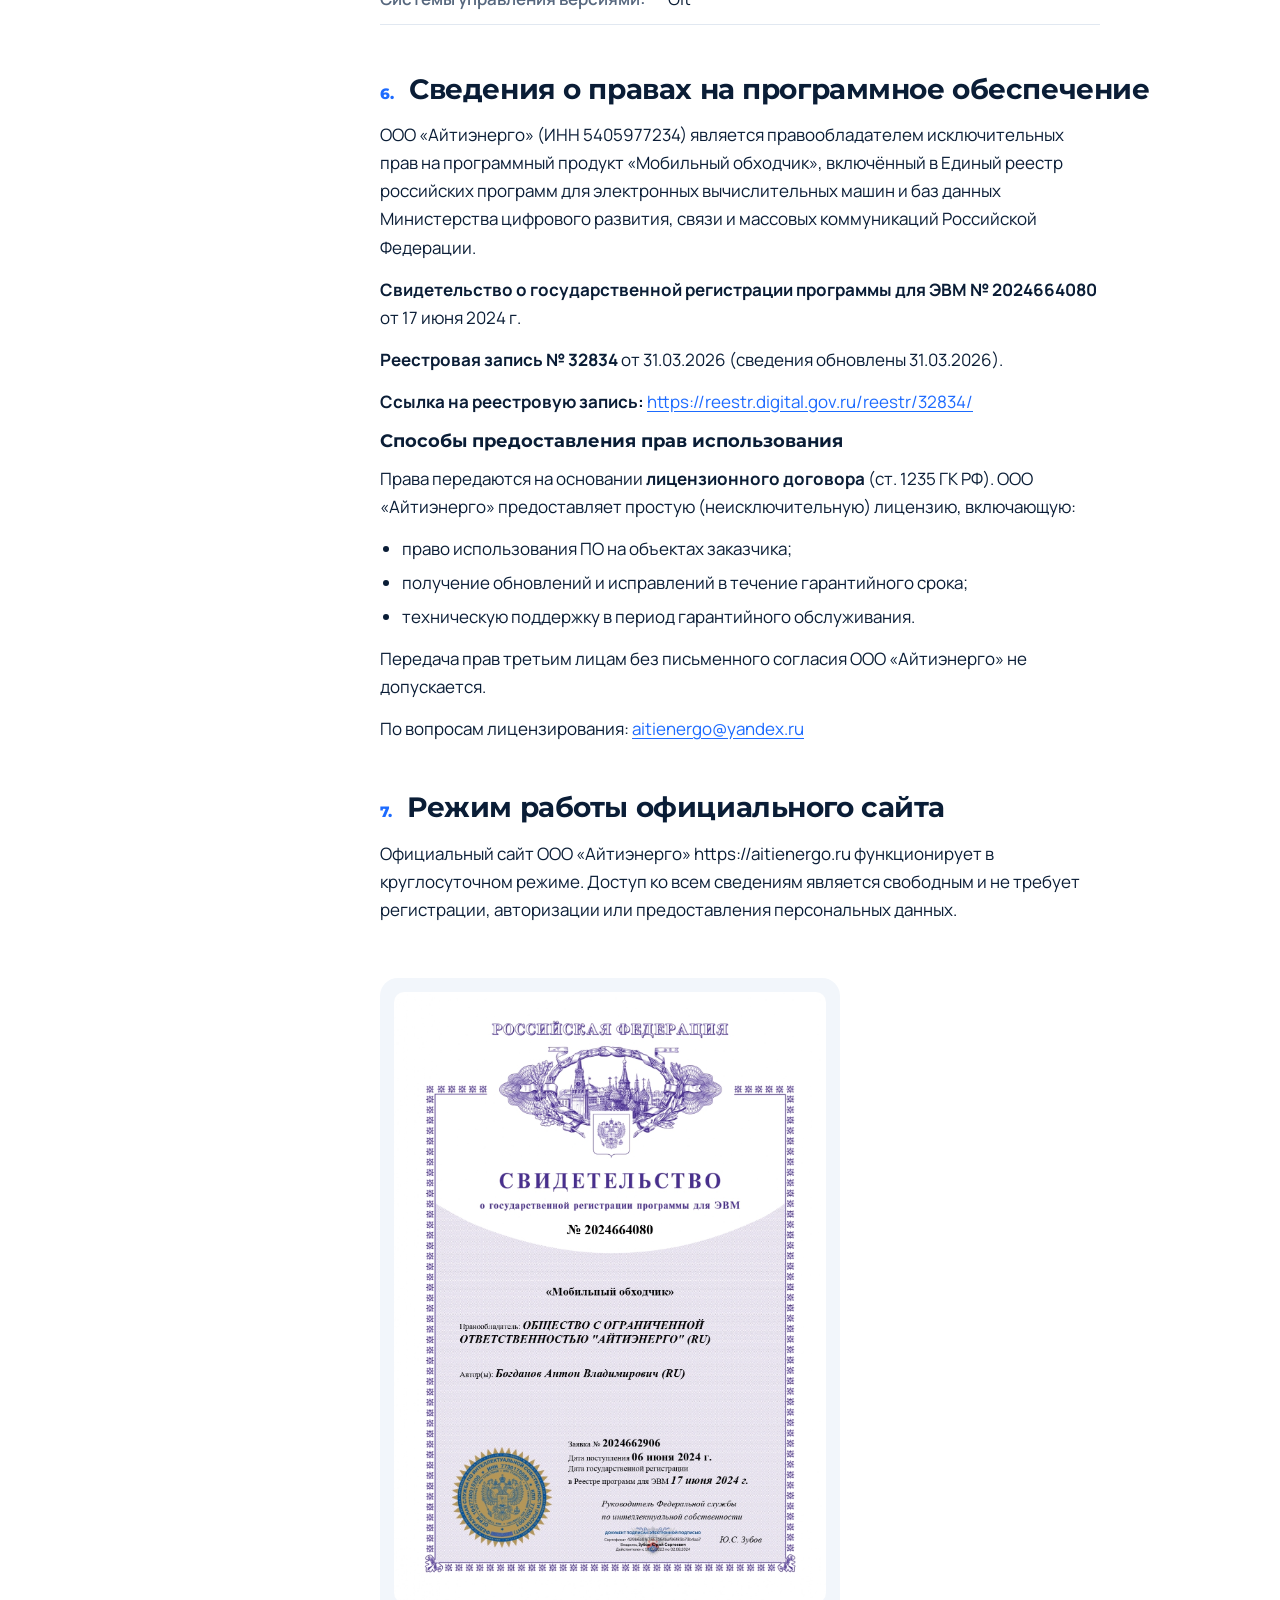
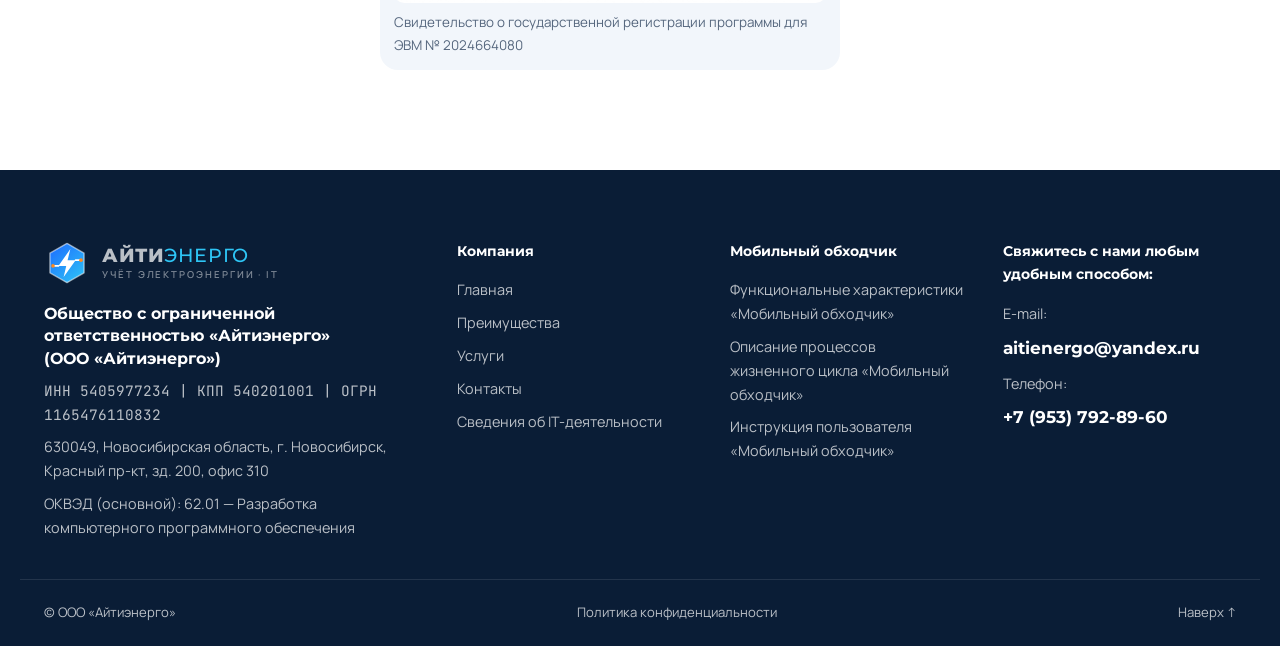
==== commit 255a167e: "Новая картинка для превью ссылок Co-Authored-By: Claude Opus 5.5 (1M context) <noreply@anthropic.com" ====
--- a/511.html
+++ b/511.html
@@ -18,15 +18,15 @@
 <meta property="og:locale" content="ru_RU">
 <meta property="og:url" content="https://aasolo.github.io/aitienergo-site/511.html">
 <meta property="og:description" content="Сведения об ИТ-деятельности ООО «Айтиэнерго» в соответствии с Приказом Минцифры № 511.">
-<meta property="og:image" content="https://aasolo.github.io/aitienergo-site/assets/og-image.jpg">
+<meta property="og:image" content="https://aasolo.github.io/aitienergo-site/assets/og-image.jpg?v=2">
 <meta property="og:image:type" content="image/jpeg">
 <meta property="og:image:width" content="1200">
 <meta property="og:image:height" content="630">
-<meta property="og:image:alt" content="Айтиэнерго — АИИС КУЭ и ПО для энергетики">
+<meta property="og:image:alt" content="Айтиэнерго — учёт электроэнергии под ключ">
 <meta name="twitter:card" content="summary_large_image">
 <meta name="twitter:title" content="Сведения об IT-деятельности — Айтиэнерго">
 <meta name="twitter:description" content="Сведения об ИТ-деятельности ООО «Айтиэнерго» в соответствии с Приказом Минцифры № 511.">
-<meta name="twitter:image" content="https://aasolo.github.io/aitienergo-site/assets/og-image.jpg">
+<meta name="twitter:image" content="https://aasolo.github.io/aitienergo-site/assets/og-image.jpg?v=2">
 </head>
 <body>
 <header class="site-header">
